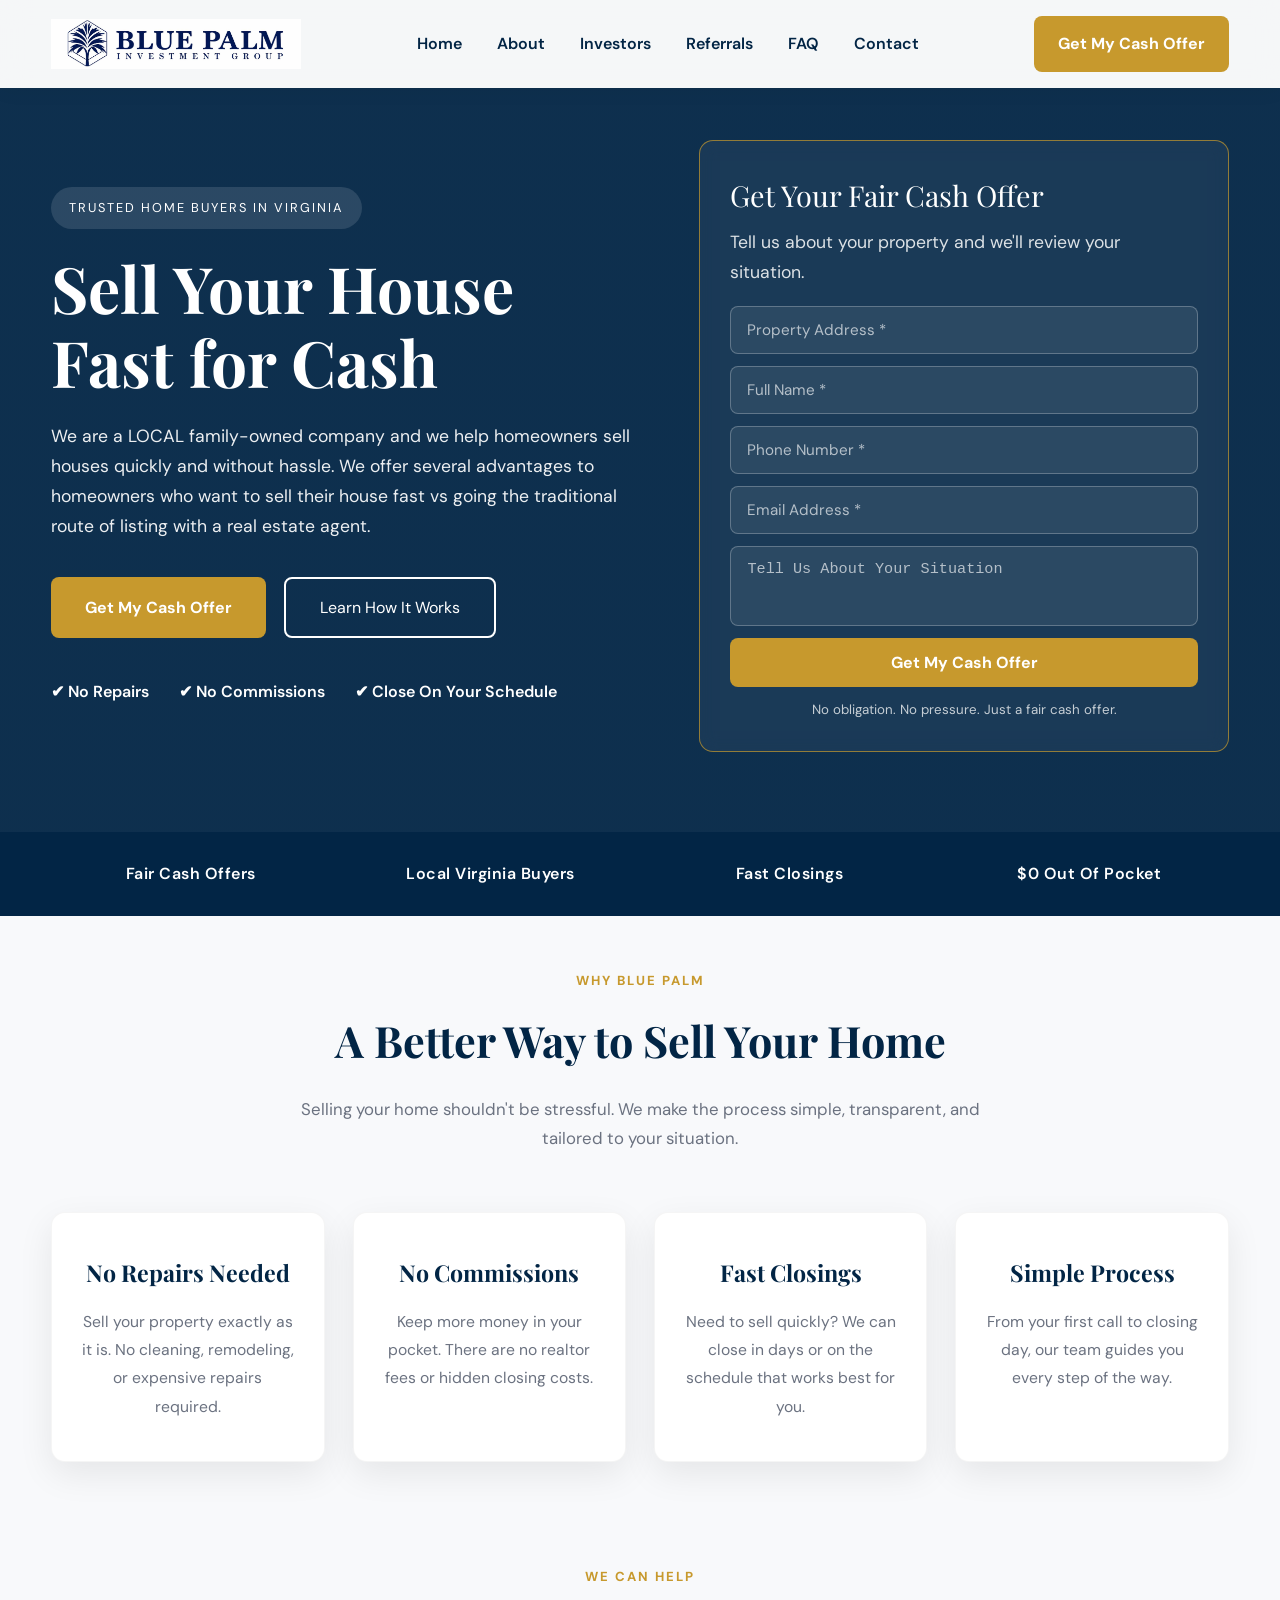
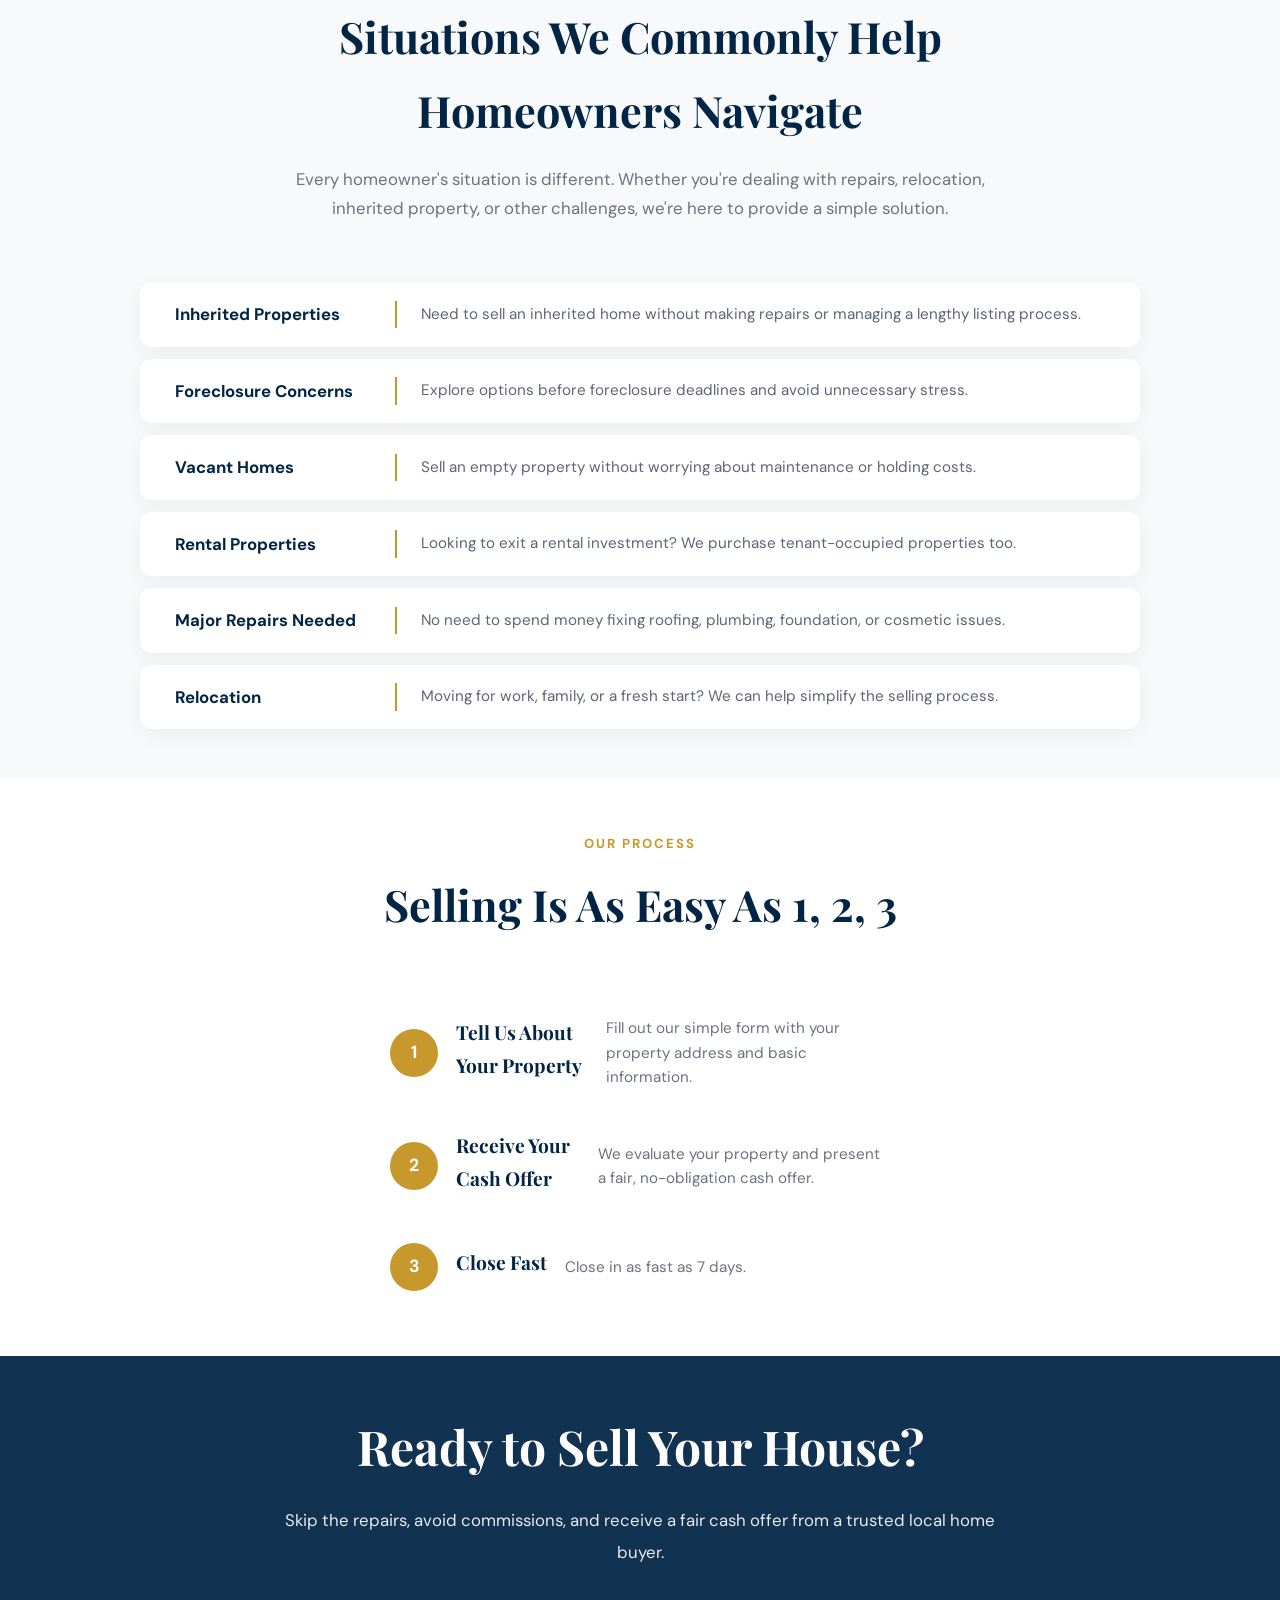
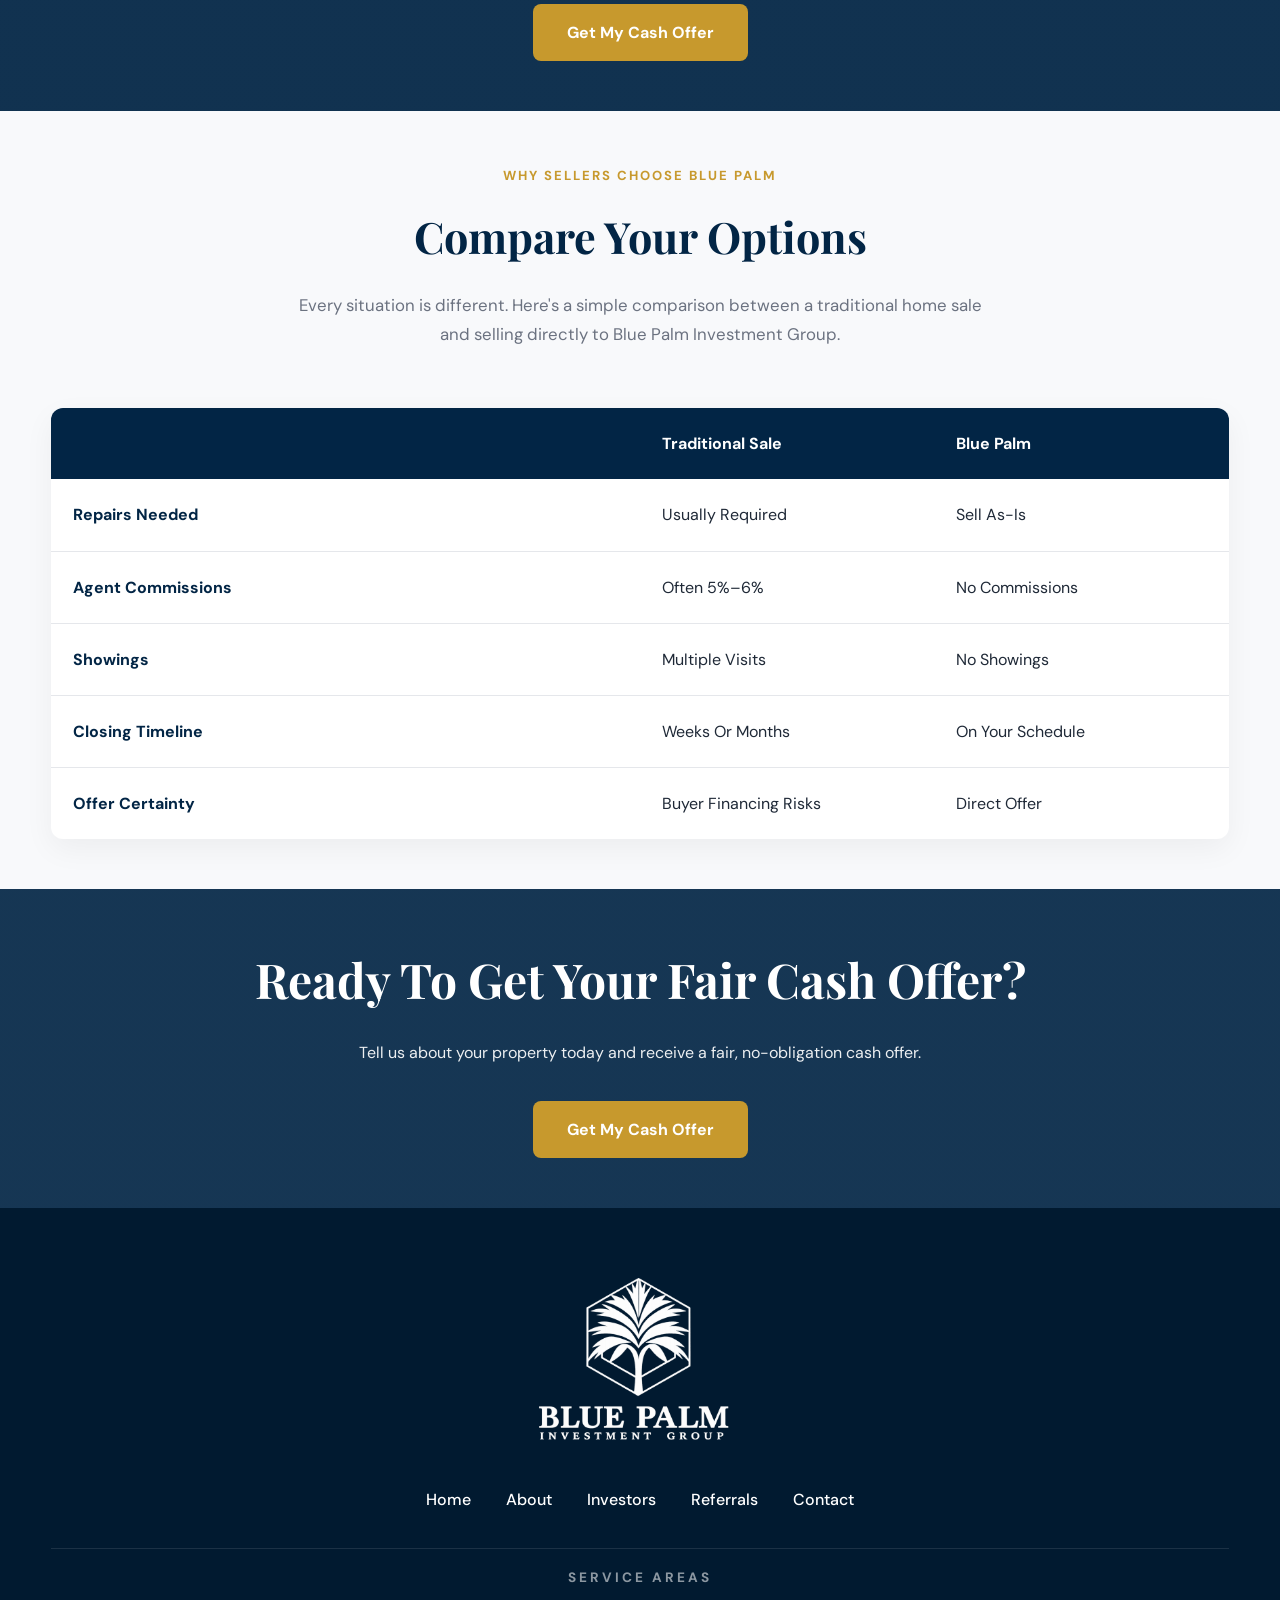
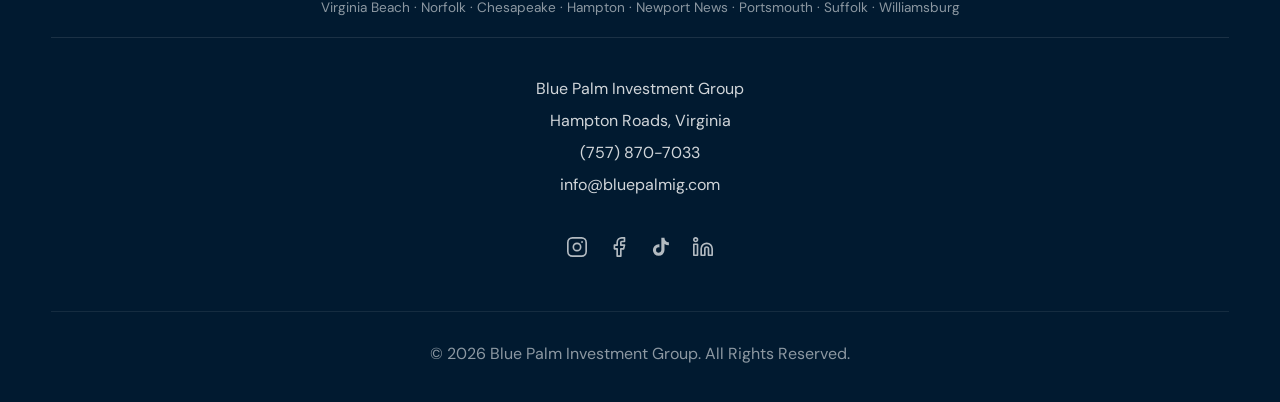
==== index.html @ 7ff60b9d "Update index.html" ====
<!DOCTYPE html>
<html lang="en">

    <head>

    <meta charset="UTF-8">
    <meta name="viewport" content="width=device-width, initial-scale=1.0">

    <title>Blue Palm Investment Group | Sell Your House Fast in Virginia</title>
    

    <meta name="description"
        content="Sell your house fast in Virginia. No repairs, no commissions, no hidden fees. Receive a fair cash offer from Blue Palm Investment Group.">

    <link rel="preconnect" href="https://fonts.googleapis.com">
    <link rel="preconnect" href="https://fonts.gstatic.com" crossorigin>
    <link rel="preload" as="style" href="https://fonts.googleapis.com/css2?family=Playfair+Display:wght@600;700&family=DM+Sans:wght@300;400;500;700&display=swap">
    <link rel="stylesheet" href="https://fonts.googleapis.com/css2?family=Playfair+Display:wght@600;700&family=DM+Sans:wght@300;400;500;700&display=swap" media="print" onload="this.media='all'">
    <link rel="canonical" href="https://www.bluepalmig.com/index.html">
    <link rel="stylesheet" href="css/style.css">
    <link rel="stylesheet" href="css/responsive.css">

    <script type="text/javascript">
    (function(c,l,a,r,i,t,y){
        c[a]=c[a]||function(){(c[a].q=c[a].q||[]).push(arguments)};
        t=l.createElement(r);t.async=1;t.src="https://www.clarity.ms/tag/"+i;
        y=l.getElementsByTagName(r)[0];y.parentNode.insertBefore(t,y);
    })(window, document, "clarity", "script", "xpgfi951nm");
    </script>
    
    <!-- Google tag (gtag.js) -->
    <script async src="https://www.googletagmanager.com/gtag/js?id=G-DP2L8LZP22"></script>
    <script>
        window.dataLayer = window.dataLayer || [];
        function gtag(){dataLayer.push(arguments);}
        gtag('js', new Date());

        gtag('config', 'G-DP2L8LZP22');
    </script>

    </head>

    <body>

        
        <!-- HEADER / NAVBAR - INDEX -->
        

        <header class="header">

            <div class="container">

                <a href="index.html" class="logo">

                    <img src="images/logo.jpg" alt="Blue Palm Investment Group" width="250" height="83">

                </a>

                <nav class="navbar">

                    <ul class="nav-links">

                        <li><a href="index.html">Home</a></li>
                        <li><a href="about.html">About</a></li>
                        <li><a href="buyers.html">Investors</a></li>
                        <li><a href="referrals.html">Referrals</a></li>
                        <li><a href="fqa.html">FAQ</a></li>
                        <li><a href="contact.html">Contact</a></li>

                    </ul>

                </nav>

                <a href="index.html#seller-form" class="btn-nav">

                    Get My Cash Offer

                </a>

                <div class="menu-toggle">

                    ☰

                </div>

            </div>

        </header>



       
        <!-- HERO - INDEX -->

        <section class="hero">

            <div class="overlay"></div>

            <div class="container hero-content">

                <div class="hero-text">

                    <span class="hero-tag">

                        TRUSTED HOME BUYERS IN VIRGINIA

                    </span>

                    <h1>

                        Sell Your House Fast for Cash

                    </h1>

                    <p>

                        We are a LOCAL family-owned company and we help homeowners sell houses quickly and without hassle.
                        We offer several advantages to homeowners who want to sell their house fast vs going the traditional
                        route of listing with a real estate agent.

                    </p>

                    <div class="hero-buttons">

                        <a href="#seller-form" class="btn-primary">

                            Get My Cash Offer

                        </a>

                        <a href="#how-it-works" class="btn-secondary">

                            Learn How It Works

                        </a>

                    </div>

                    <div class="hero-features">

                        <div>

                            ✔ No Repairs

                        </div>

                        <div>

                            ✔ No Commissions

                        </div>

                        <div>

                            ✔ Close On Your Schedule

                        </div>

                    </div>

                </div>



                <div class="hero-card" id="seller-form">

                    <div class="hero-form-title">

                        Get Your Fair Cash Offer

                    </div>

                    <p>

                        Tell us about your property and we'll review your situation.

                    </p>

                    <form action="https://formspree.io/f/xeebganq"
                        method="POST">
                        <input type="text" name="_honey" style="display:none">

                        <input
                            type="text"
                            name="property_address"
                            placeholder="Property Address *"
                            required>

                        <input
                            type="text"
                            name="full_name"
                            placeholder="Full Name *"
                            required>

                        <input
                            type="tel"
                            name="phone"
                            placeholder="Phone Number *"
                            required>

                        <input
                            type="email"
                            name="email"
                            placeholder="Email Address *"
                            required>

                        <textarea
                            name="situation"
                            placeholder="Tell Us About Your Situation"></textarea>

                        <button type="submit">

                            Get My Cash Offer

                        </button>

                    </form>

                    <small>

                        No obligation. No pressure. Just a fair cash offer.

                    </small>

                </div>

            </div>

        </section>


       
        <!-- TRUST BAR - INDEX -->
        

        <section class="trust-bar">

            <div class="container">

                <div class="trust-item">

                    Fair Cash Offers

                </div>

                <div class="trust-item">

                    Local Virginia Buyers

                </div>

                <div class="trust-item">

                    Fast Closings

                </div>

                <div class="trust-item">

                    $0 Out Of Pocket

                </div>

            </div>

        </section>



        <main>

            
            <!-- WHY CHOOSE US - INDEX -->
           

            <section class="why-us">

                <div class="container">

                    <div class="section-title">

                        <span>WHY BLUE PALM</span>

                        <h2>
                            A Better Way to Sell Your Home
                        </h2>

                        <p>
                            Selling your home shouldn't be stressful. We make the process
                            simple, transparent, and tailored to your situation.
                        </p>

                    </div>

                    <div class="why-grid">

                        <article class="why-card">

                    

                            <h3>No Repairs Needed</h3>

                            <p>
                                Sell your property exactly as it is. No cleaning, remodeling,
                                or expensive repairs required.
                            </p>

                        </article>

                        <article class="why-card">

                            

                            <h3>No Commissions</h3>

                            <p>
                                Keep more money in your pocket. There are no realtor fees or
                                hidden closing costs.
                            </p>

                        </article>

                        <article class="why-card">

                            

                            <h3>Fast Closings</h3>

                            <p>
                                Need to sell quickly? We can close in days or on the schedule
                                that works best for you.
                            </p>

                        </article>

                        <article class="why-card">

                            

                            <h3>Simple Process</h3>

                            <p>
                                From your first call to closing day, our team guides you every
                                step of the way.
                            </p>

                        </article>

                    </div>

                </div>

            </section>

            <!-- SITUATIONS WE HELP WITH -->

            <section class="situations">

                <div class="container">

                    <div class="section-title">

                        <span>

                            WE CAN HELP

                        </span>

                        <h2>

                            Situations We Commonly Help Homeowners Navigate

                        </h2>

                        <p>

                            Every homeowner's situation is different. Whether you're dealing with repairs,
                            relocation, inherited property, or other challenges, we're here to provide
                            a simple solution.

                        </p>

                    </div>

                    <div class="situations-grid">

                        <article class="situation-card">

                            <h3>

                                Inherited Properties

                            </h3>

                            <p>

                                Need to sell an inherited home without making repairs or managing a lengthy listing process.

                            </p>

                        </article>

                        <article class="situation-card">

                            <h3>

                                Foreclosure Concerns

                            </h3>

                            <p>

                                Explore options before foreclosure deadlines and avoid unnecessary stress.

                            </p>

                        </article>

                        <article class="situation-card">

                            <h3>

                                Vacant Homes

                            </h3>

                            <p>

                                Sell an empty property without worrying about maintenance or holding costs.

                            </p>

                        </article>

                        <article class="situation-card">

                            <h3>

                                Rental Properties

                            </h3>

                            <p>

                                Looking to exit a rental investment? We purchase tenant-occupied properties too.

                            </p>

                        </article>

                        <article class="situation-card">

                            <h3>

                                Major Repairs Needed

                            </h3>

                            <p>

                                No need to spend money fixing roofing, plumbing, foundation, or cosmetic issues.

                            </p>

                        </article>

                        <article class="situation-card">

                            <h3>

                                Relocation

                            </h3>

                            <p>

                                Moving for work, family, or a fresh start? We can help simplify the selling process.

                            </p>

                        </article>

                    </div>

                </div>

            </section>



           
            <!-- HOW IT WORKS - INDEX -->
            

            <section class="process" id="how-it-works">

                <div class="container">

                    <div class="section-title">

                        <span>OUR PROCESS</span>

                        <h2>

                             Selling Is As Easy As 1, 2, 3

                        </h2>

                    </div>

                    <div class="process-grid">

                        <div class="step">

                            <div class="number">1</div>

                            <h3>

                                Tell Us About Your Property

                            </h3>

                            <p>

                                Fill out our simple form with your property address and basic
                                information.

                            </p>

                        </div>

                        <div class="step">

                            <div class="number">2</div>

                            <h3>

                                Receive Your Cash Offer

                            </h3>

                            <p>

                                We evaluate your property and present a fair, no-obligation
                                cash offer.

                            </p>

                        </div>

                        <div class="step">

                            <div class="number">3</div>

                            <h3>

                                Close Fast

                            </h3>

                            <p>

                                Close in as fast as 7 days.

                            </p>

                        </div>

                    </div>

                </div>

            </section>

            <!-- CTA - INDEX -->
            

            <section class="cta">

                <div class="container">

                    <h2>

                        Ready to Sell Your House?

                    </h2>

                    <p>

                        Skip the repairs, avoid commissions, and receive a fair cash offer
                        from a trusted local home buyer.

                    </p>

                    <a href="index.html" class="btn-primary">

                        Get My Cash Offer

                    </a>

                </div>

            </section>

            
            <!-- STATS - INDEX 
           

            <section class="stats">

                <div class="container">

                    <div class="stat">

                        <h2>3+</h2>

                        <p>Years of Experience</p>

                    </div>

                    <div class="stat">

                        <h2>100+</h2>

                        <p>Properties Purchased</p>

                    </div>

                    <div class="stat">

                        <h2>150+</h2>

                        <p>Homeowners Helped</p>

                    </div>

                    <div class="stat">

                        <h2>100%</h2>

                        <p>Commitment to Transparency</p>

                    </div>

                </div>

            </section> -->

           


            <!-- COMPARISON -->

            <section class="comparison">

                <div class="container">

                    <div class="section-title">

                        <span>

                            WHY SELLERS CHOOSE BLUE PALM

                        </span>

                        <h2>

                            Compare Your Options

                        </h2>

                        <p>

                            Every situation is different. Here's a simple comparison between a traditional home sale and selling directly to Blue Palm Investment Group.

                        </p>

                    </div>

                    <div class="comparison-table">

                        <div class="comparison-header">

                            <div></div>

                            <div>

                                Traditional Sale

                            </div>

                            <div>

                                Blue Palm

                            </div>

                        </div>

                        <div class="comparison-row">

                            <div>

                                Repairs Needed

                            </div>

                            <div>

                                Usually Required

                            </div>

                            <div>

                                Sell As-Is

                            </div>

                        </div>

                        <div class="comparison-row">

                            <div>

                                Agent Commissions

                            </div>

                            <div>

                                Often 5%–6%

                            </div>

                            <div>

                                No Commissions

                            </div>

                        </div>

                        <div class="comparison-row">

                            <div>

                                Showings

                            </div>

                            <div>

                                Multiple Visits

                            </div>

                            <div>

                                No Showings

                            </div>

                        </div>

                        <div class="comparison-row">

                            <div>

                                Closing Timeline

                            </div>

                            <div>

                                Weeks Or Months

                            </div>

                            <div>

                                On Your Schedule

                            </div>

                        </div>

                        <div class="comparison-row">

                            <div>

                                Offer Certainty

                            </div>

                            <div>

                                Buyer Financing Risks

                            </div>

                            <div>

                                Direct Offer

                            </div>

                        </div>

                    </div>

                </div>

            </section>
           
            

                    
            <!-- SUCCESS STORIES - TEMPLATE -->
            

            <!--

            <section class="success-stories">

                <div class="container">

                    <div class="section-title">

                        <span>SUCCESS STORIES</span>

                        <h2>Real Homeowners. Real Results.</h2>

                        <p>
                            Every property has a story. Here are a few examples of
                            homeowners we've helped.
                        </p>

                    </div>



                    <article class="story-card">

                        <img src="images/story-1.jpg" alt="Property Before and After">

                        <div class="story-content">

                            <h3>Norfolk, VA</h3>

                            <p>

                                <strong>The Situation:</strong><br>

                                Homeowner inherited a property that needed major repairs.

                            </p>

                            <p>

                                <strong>Our Solution:</strong><br>

                                Purchased the property as-is with no repairs required.

                            </p>

                            <p>

                                <strong>The Result:</strong><br>

                                Closed in 10 days allowing the homeowner to move forward.

                            </p>

                        </div>

                    </article>

                </div>

            </section>

            -->



            
            <!-- TESTIMONIALS - TEMPLATE -->
            

            <!--

            <section class="testimonials">

                <div class="container">

                    <div class="section-title">

                        <span>TESTIMONIALS</span>

                        <h2>What Homeowners Say</h2>

                    </div>



                    <div class="testimonial-grid">

                        <article class="testimonial-card">

                            <p>

                                "Replace this with your first real testimonial."

                            </p>

                            <h4>Client Name</h4>

                            <span>Virginia Beach, VA</span>

                        </article>



                        <article class="testimonial-card">

                            <p>

                                "Replace this with your second testimonial."

                            </p>

                            <h4>Client Name</h4>

                            <span>Norfolk, VA</span>

                        </article>



                        <article class="testimonial-card">

                            <p>

                                "Replace this with your third testimonial."

                            </p>

                            <h4>Client Name</h4>

                            <span>Chesapeake, VA</span>

                        </article>

                    </div>

                </div>

            </section>

            -->


            
            <!-- FINAL CTA -->
            

            <section class="final-cta">

                <div class="container">

                    <h2>

                        Ready To Get Your Fair Cash Offer?

                    </h2>

                    <p>

                        Tell us about your property today and receive a fair,
                        no-obligation cash offer.

                    </p>

                    <a href="index.html" class="btn-primary">

                        Get My Cash Offer

                    </a>

                </div>

            </section>

        </main>



        
        <!-- FOOTER -->

        <!-- FOOTER -->

        <footer class="footer">

            <div class="container">

                <div class="footer-logo">

                    <img src="images/logobp.png" alt="Blue Palm Investment Group" width="260" height="173">

                </div>

                <div class="footer-links">

                    <a href="index.html">Home</a>
                    <a href="about.html">About</a>
                    <a href="buyers.html">Investors</a>
                    <a href="referrals.html">Referrals</a>
                    <a href="contact.html">Contact</a>

                </div>

                <div class="footer-areas">

                    <p class="footer-areas-title">Service Areas</p>

                    <p>Virginia Beach · Norfolk · Chesapeake · Hampton · Newport News · Portsmouth · Suffolk · Williamsburg</p>

                </div>

                <div class="footer-contact">

                    <p>Blue Palm Investment Group</p>
                    <p>Hampton Roads, Virginia</p>
                    <p>(757) 870-7033</p>
                    <p>info@bluepalmig.com</p>

                </div>

                <div class="footer-social">

                    <!-- Instagram -->
                    <a href="https://www.instagram.com/bluepalmig/" target="_blank" aria-label="Instagram">
                        <svg xmlns="http://www.w3.org/2000/svg" width="22" height="22" viewBox="0 0 24 24" fill="none" stroke="white" stroke-width="1.8" stroke-linecap="round" stroke-linejoin="round">
                            <rect x="2" y="2" width="20" height="20" rx="5" ry="5"/>
                            <circle cx="12" cy="12" r="4"/>
                            <circle cx="17.5" cy="6.5" r="1" fill="white" stroke="none"/>
                        </svg>
                    </a>

                    <!-- Facebook -->
                    <a href="https://www.facebook.com/p/Blue-Palm-Investment-Group-LLC-61579224363152/" target="_blank" aria-label="Facebook">
                        <svg xmlns="http://www.w3.org/2000/svg" width="22" height="22" viewBox="0 0 24 24" fill="none" stroke="white" stroke-width="1.8" stroke-linecap="round" stroke-linejoin="round">
                            <path d="M18 2h-3a5 5 0 0 0-5 5v3H7v4h3v8h4v-8h3l1-4h-4V7a1 1 0 0 1 1-1h3z"/>
                        </svg>
                    </a>

                    <!-- TikTok -->
                    <a href="https://www.tiktok.com/@bluepalmig" target="_blank" aria-label="TikTok">
                        <svg xmlns="http://www.w3.org/2000/svg" width="22" height="22" viewBox="0 0 24 24" fill="white">
                            <path d="M19.59 6.69a4.83 4.83 0 0 1-3.77-4.25V2h-3.45v13.67a2.89 2.89 0 0 1-2.88 2.5 2.89 2.89 0 0 1-2.89-2.89 2.89 2.89 0 0 1 2.89-2.89c.28 0 .54.04.79.1V9.01a6.33 6.33 0 0 0-.79-.05 6.34 6.34 0 0 0-6.34 6.34 6.34 6.34 0 0 0 6.34 6.34 6.34 6.34 0 0 0 6.33-6.34V8.69a8.18 8.18 0 0 0 4.78 1.52V6.76a4.85 4.85 0 0 1-1.01-.07z"/>
                        </svg>
                    </a>

                    <!-- LinkedIn -->
                    <a href="https://www.linkedin.com/company/blue-palm-invesment-group/" target="_blank" aria-label="LinkedIn">
                        <svg xmlns="http://www.w3.org/2000/svg" width="22" height="22" viewBox="0 0 24 24" fill="none" stroke="white" stroke-width="1.8" stroke-linecap="round" stroke-linejoin="round">
                            <path d="M16 8a6 6 0 0 1 6 6v7h-4v-7a2 2 0 0 0-2-2 2 2 0 0 0-2 2v7h-4v-7a6 6 0 0 1 6-6z"/>
                            <rect x="2" y="9" width="4" height="12"/>
                            <circle cx="4" cy="4" r="2"/>
                        </svg>
                    </a>

                </div>

                <div class="footer-copy">

                    © 2026 Blue Palm Investment Group.
                    All Rights Reserved.

                </div>

            </div>

            

        </footer>



        <script src="js/main.js"></script>

    </body>

</html>
---- css/style.css ----
/* VARIABLES */

:root{

    --primary:#022545;
    --primary-light:#0b3b6d;
    --gold:#c7992d;

    --white:#ffffff;
    --off-white:#f8f9fb;
    --light:#eef3f7;

    --text:#1f2937;
    --gray:#6b7280;
    --border:#dbe3ea;

    --shadow:0 12px 35px rgba(0,0,0,.08);

    --radius:8px;

    --transition:.3s ease;

    --container:1200px;

}


/* RESET */

*{

    margin:0;
    padding:0;
    box-sizing:border-box;

}

html{

    scroll-behavior:smooth;

}

body{

    font-family:'DM Sans',sans-serif;
    color:var(--text);
    background:var(--white);
    line-height:1.7;

}

img{

    display:block;
    width:100%;

}

a{

    text-decoration:none;

}

ul{

    list-style:none;

}

button,
input{

    font-family:'DM Sans',sans-serif;

}


/* GLOBAL */

.container{

    width:min(92%,var(--container));
    margin:auto;

}

section{

    padding:50px 0;

}

.section-title{

    max-width:700px;
    margin:0 auto 60px;
    text-align:center;

}

.section-title span{

    display:inline-block;

    color:var(--gold);

    font-size:.82rem;

    letter-spacing:2px;

    text-transform:uppercase;

    font-weight:700;

    margin-bottom:12px;

}

.section-title h2{

    font-family:'Playfair Display',serif;

    color:var(--primary);

    font-size:2.7rem;

    margin-bottom:18px;

}

.section-title p{

    color:var(--gray);

    font-size:1.05rem;

}


/* BUTTONS */

.btn-primary{

    display:inline-flex;
    align-items:center;
    justify-content:center;

    padding:15px 34px;

    background:var(--gold);

    color:var(--white);

    font-weight:700;

    border-radius:var(--radius);

    transition:var(--transition);

}

.btn-primary:hover{

    background:#b4861f;

    transform:translateY(-3px);

}

.btn-secondary{

    display:inline-flex;

    align-items:center;
    justify-content:center;

    padding:15px 34px;

    border:2px solid white;

    color:white;

    border-radius:var(--radius);

    transition:var(--transition);

}

.btn-secondary:hover{

    background:white;

    color:var(--primary);

}

/* INDEX - HEADER */

.header{

    position:fixed;
    top:0;
    left:0;
    width:100%;

    background:rgba(255,255,255,.96);

    backdrop-filter:blur(12px);

    box-shadow:0 2px 20px rgba(0,0,0,.05);

    z-index:999;

}

.header .container{

    display:flex;

    justify-content:space-between;

    align-items:center;

    height:88px;

}

.logo img{

    width:250px;

    height:auto;

    display:block;

}

.navbar ul{

    display:flex;

    align-items:center;

    gap:35px;

}

.navbar a{

    color:var(--primary);

    font-weight:600;

    transition:var(--transition);

    position:relative;

}

.navbar a::after{

    content:"";

    position:absolute;

    left:0;

    bottom:-6px;

    width:0;

    height:2px;

    background:var(--gold);

    transition:var(--transition);

}

.navbar a:hover{

    color:var(--gold);

}

.navbar a:hover::after{

    width:100%;

}

.btn-nav{

    background:var(--gold);

    color:white;

    padding:14px 24px;

    border-radius:var(--radius);

    font-weight:700;

    transition:var(--transition);

}

.btn-nav:hover{

    background:#b4861f;

    transform:translateY(-2px);

}



/* INDEX - HERO */

.hero{

    position:relative;

    padding:140px 0 80px;

    display:flex;

    align-items:center;

    background:linear-gradient(rgba(2,37,69,0.953),rgba(2,37,69,0.953));

    overflow:hidden;

}

.hero .container{

    display:grid;

    grid-template-columns:1.0fr .9fr;

    gap:60px;

    align-items:center;

}

.hero-tag{

    display:inline-block;

    background:rgba(255,255,255,.12);

    color:white;

    padding:10px 18px;

    border-radius:50px;

    font-size:.8rem;

    letter-spacing:2px;

    margin-bottom:22px;

}

.hero h1{

    color:white;

    font-family:'Playfair Display',serif;

    font-size:4rem;

    line-height:1.15;

    margin-bottom:24px;

}

.hero p{

    color:rgba(255,255,255,.92);

    font-size:1.1rem;

    margin-bottom:35px;

    max-width:620px;

}

.hero-buttons{

    display:flex;

    gap:18px;

    flex-wrap:wrap;

    margin-bottom:40px;

}

.hero-features{

    display:flex;

    gap:30px;

    flex-wrap:wrap;

    color:white;

    font-weight:600;

}

.hero-card{

    background:rgba(255,255,255,.05);

    backdrop-filter:blur(8px);

    border:1px solid rgba(199,153,45,.7);

    padding:30px;

    border-radius:14px;

    margin-top:0px;

}

.hero-form-title{

    color:white;

    font-size:1.8rem;

    font-family:'Playfair Display',serif;

    margin-bottom:8px;

}

.hero-card p{

    color:rgba(255,255,255,.85);

    margin-bottom:18px;

}

.hero-card form{

    display:flex;

    flex-direction:column;

    gap:12px;

}

.hero-card input,

.hero-card textarea{

    width:100%;

    padding:13px 16px;

    border:1px solid rgba(255,255,255,.25);

    background:rgba(255,255,255,.08);

    color:white;

    border-radius:8px;

    font-size:.95rem;

    transition:.3s;

}

.hero-card input::placeholder,

.hero-card textarea::placeholder{

    color:rgba(255,255,255,.65);

}

.hero-card input:focus,

.hero-card textarea:focus{

    outline:none;

    border-color:var(--gold);

}

.hero-card textarea{

    min-height:80px;

    resize:none;

}

.hero-card button{

    border:none;

    background:var(--gold);

    color:white;

    padding:14px;

    border-radius:8px;

    font-size:1rem;

    font-weight:700;

    cursor:pointer;

    transition:.3s;

}

.hero-card button:hover{

    background:#b4861f;

}

.hero-card small{

    display:block;

    text-align:center;

    margin-top:12px;

    color:rgba(255,255,255,.75);

}

/* INDEX - TRUST BAR */

.trust-bar{

    background:var(--primary);

    padding:28px 0;

}

.trust-bar .container{

    display:grid;

    grid-template-columns:repeat(4,1fr);

    gap:20px;

}

.trust-item{

    color:white;

    text-align:center;

    font-size:1rem;

    font-weight:600;

    letter-spacing:.5px;

}



/* INDEX - WHY US */

.why-us{

    background:var(--off-white);

}

.why-grid{

    display:grid;

    grid-template-columns:repeat(4,1fr);

    gap:28px;

}

.why-card{

    background:white;

    border-radius:14px;

    padding:40px 28px;

    box-shadow:var(--shadow);

    transition:var(--transition);

    text-align:center;

    border:1px solid rgba(0,0,0,.04);

}

.why-card:hover{

    transform:translateY(-8px);

}

.why-card .icon{

    width:78px;

    height:78px;

    margin:0 auto 25px;

    display:flex;

    align-items:center;

    justify-content:center;

    background:rgba(199,153,45,.12);

    border-radius:50%;

    font-size:2rem;

}

.why-card h3{

    color:var(--primary);

    font-family:'Playfair Display',serif;

    font-size:1.45rem;

    margin-bottom:15px;

}

.why-card p{

    color:var(--gray);

    font-size:.98rem;

    line-height:1.8;

}



/* INDEX - PROCESS */

.process{

    background:white;

}

.process-grid{

    display:flex;

    flex-direction:column;

    gap:10px;

    max-width:550px;

    margin:0 auto;

}

.step{

    display:flex;

    align-items:center;

    gap:18px;

    text-align:left;

    padding:15px 25px;

}

.number{

    width:48px;

    height:48px;

    flex-shrink:0;

    margin:0;

    display:flex;

    align-items:center;

    justify-content:center;

    border-radius:50%;

    background:var(--gold);

    color:white;

    font-size:1.1rem;

    font-weight:700;

}

.step h3{

    color:var(--primary);

    font-family:'Playfair Display',serif;

    margin-bottom:8px;

    font-size:1.2rem;

}

.step p{

    color:var(--gray);

    font-size:.95rem;

    line-height:1.6;

}



/* INDEX - STATS */

.stats{

    background:linear-gradient(rgba(2,37,69,.92),rgba(2,37,69,.92));
}

.stats .container{

    display:grid;

    grid-template-columns:repeat(4,1fr);

    gap:35px;

}

.stat{

    text-align:center;

}

.stat h2{

    color:var(--gold);

    font-size:3.3rem;

    font-family:'Playfair Display',serif;

    margin-bottom:12px;

}

.stat p{

    color:white;

    font-size:1.05rem;

}



/* INDEX - SERVICE AREAS */

.areas{

    background:var(--off-white);

}

.areas-grid{

    display:grid;

    grid-template-columns:repeat(4,1fr);

    gap:18px;

}

.areas-grid div{

    background:white;

    padding:22px;

    text-align:center;

    border-radius:10px;

    font-weight:600;

    color:var(--primary);

    transition:var(--transition);

    box-shadow:0 5px 20px rgba(0,0,0,.05);

}

.areas-grid div:hover{

    background:var(--gold);

    color:white;

    transform:translateY(-5px);

}

/* INDEX - CTA */

.cta{

    background:white;

    text-align:center;

}

.cta h2{

    color:var(--primary);

    font-family:'Playfair Display',serif;

    font-size:2.8rem;

    margin-bottom:18px;

}

.cta p{

    max-width:700px;

    margin:0 auto 35px;

    color:var(--gray);

    font-size:1.05rem;

}



/* INDEX - FAQ */

.faq{

    background:var(--off-white);

}

.faq-list{

    max-width:900px;

    margin:auto;

}

.faq details{

    background:white;

    margin-bottom:18px;

    border-radius:10px;

    box-shadow:0 6px 20px rgba(0,0,0,.05);

    overflow:hidden;

}

.faq summary{

    padding:22px 28px;

    cursor:pointer;

    font-weight:700;

    color:var(--primary);

    list-style:none;

    position:relative;

    transition:var(--transition);

}

.faq summary::-webkit-details-marker{

    display:none;

}

.faq summary::after{

    content:"+";

    position:absolute;

    right:28px;

    font-size:1.4rem;

    color:var(--gold);

    transition:var(--transition);

}

.faq details[open] summary::after{

    content:"−";

}

.faq summary:hover{

    background:#f8fafc;

}

.faq details p{

    padding:0 28px 24px;

    color:var(--gray);

    line-height:1.8;

}



/* INDEX - FINAL CTA */

.final-cta{

    background:

    linear-gradient(rgba(2,37,69,.92),rgba(2,37,69,.92));

    text-align:center;

}

.final-cta h2{

    color:white;

    font-family:'Playfair Display',serif;

    font-size:3rem;

    margin-bottom:18px;

}

.final-cta p{

    color:rgba(255,255,255,.92);

    max-width:720px;

    margin:0 auto 35px;

}

/* FOOTER */

.footer{

    background:#011a30;

    padding:70px 0 35px;

}

.footer .container{

    display:grid;

    gap:35px;

    justify-items:center;

}

.footer-logo img{

    width:260px;

}

.footer-links{

    display:flex;

    gap:35px;

    flex-wrap:wrap;

    justify-content:center;

}

.footer-links a{

    color:white;

    transition:var(--transition);

    font-weight:500;

}

.footer-links a:hover{

    color:var(--gold);

}

.footer-areas{

    text-align:center;

    padding:18px 0;

    border-top:1px solid rgba(255,255,255,.1);

    border-bottom:1px solid rgba(255,255,255,.1);

    width:100%;

}

.footer-areas-title{

    font-size:.75rem;

    font-weight:700;

    letter-spacing:3px;

    text-transform:uppercase;

    color:var(--gold);

    margin-bottom:8px;

    display:block;

}

.footer-areas p{

    color:rgba(255,255,255,.55);

    font-size:.85rem;

    line-height:1.6;

}

.footer-contact{

    text-align:center;

    color:rgba(255,255,255,.82);

    line-height:2;

}

.footer-copy{

    color:rgba(255,255,255,.55);

    border-top:1px solid rgba(255,255,255,.08);

    width:100%;

    padding-top:28px;

    text-align:center;

    margin-top:10px;

}

/* UTILITIES */

::selection{

    background:var(--gold);

    color:white;

}

input,
button,
a{

    transition:var(--transition);

}

/* ABOUT */

/* Hero */

.hero-about{

    padding:160px 0 100px;

    background:#f8f9fb;

}

.hero-about .container{

    display:grid;

    grid-template-columns:1.1fr .9fr;

    align-items:center;

    gap:70px;

}

.hero-about .hero-tag{

    display:inline-block;

    margin-bottom:18px;

    padding:8px 18px;

    background:#c7992d;

    color:#fff;

    font-size:.8rem;

    font-weight:700;

    letter-spacing:2px;

    border-radius:50px;

    text-transform:uppercase;

}

.hero-about h1{

    font-size:3.3rem;

    color:#022545;

    margin-bottom:24px;

    line-height:1.15;

}

.hero-about p{

    color:#5d6674;

    font-size:1.08rem;

    line-height:1.9;

    max-width:620px;

}

.hero-about img{

    width:100%;

    border-radius:8px;

    box-shadow:0 20px 60px rgba(0,0,0,.12);

    object-fit:cover;

}



/* Story */

.about-story{

    padding:100px 0;

    background:#fff;
    text-align:center;

}

.about-grid{

    display:block;

    max-width:800px;

    margin:0 auto;

}
.section-tag{

    display:inline-block;

    margin-bottom:15px;

    color:#c7992d;

    font-size:.82rem;

    font-weight:700;

    letter-spacing:2px;

    text-transform:uppercase;

}

.about-story h2{

    color:#022545;

    font-size:2.7rem;

    margin-bottom:28px;

}

.about-story p{

    color:#5d6674;

    line-height:1.9;

    margin-bottom:18px;

    font-size:1.05rem;

}

/* ABOUT - Mission */

.mission{

    background:#f8f9fb;

    text-align:center;

}

.mission .container{

    max-width:900px;

}

.mission h2{

    color:#022545;

    font-size:2.7rem;

    margin:18px 0 25px;

}

.mission p{

    color:#5d6674;

    font-size:1.08rem;

    line-height:1.9;

}



/* ABOUT - Values */

.values{

    background:#fff;

}

.values h2{

    color:#022545;

    font-size:2.7rem;

    margin:18px 0 55px;

    text-align:center;

}

.values .section-tag{

    display:block;

    text-align:center;

}

.values-grid{

    display:grid;

    grid-template-columns:repeat(4,1fr);

    gap:28px;

}

.value-card{

    background:#fff;

    padding:40px 30px;

    border-radius:14px;

    border:1px solid #e7edf3;

    text-align:center;

    transition:all .35s ease;

    box-shadow:0 10px 30px rgba(0,0,0,.05);

}

.value-card:hover{

    transform:translateY(-10px);

    border-color:#c7992d;

}

.value-card h3{

    color:#022545;

    font-size:1.5rem;

    margin-bottom:18px;

}

.value-card p{

    color:#5d6674;

    line-height:1.8;

}



/* ABOUT - Why Trust */

.why-about{

    background:#f8f9fb;

}

.why-about h2{

    color:#022545;

    font-size:2.7rem;

    margin:18px 0 55px;

    text-align:center;

}

.why-about .section-tag{

    display:block;

    text-align:center;

}

.trust-grid{

    display:grid;

    grid-template-columns:repeat(2,1fr);

    gap:28px;

}

.trust-card{

    background:#fff;

    padding:35px;

    border-radius:14px;

    border-left:5px solid #c7992d;

    box-shadow:0 10px 30px rgba(0,0,0,.05);

}

.trust-card h3{

    color:#022545;

    margin-bottom:15px;

    font-size:1.45rem;

}

.trust-card p{

    color:#5d6674;

    line-height:1.8;

}
/* ABOUT - Service Areas */

.service-area{

    background:#ffffff;

    text-align:center;

}

.service-area h2{

    color:#022545;

    font-size:2.7rem;

    margin:18px 0 18px;

}

.section-intro{

    max-width:720px;

    margin:0 auto 50px;

    color:#5d6674;

    line-height:1.8;

}

.area-list{

    display:flex;

    flex-wrap:wrap;

    justify-content:center;

    gap:18px;

}

.area-list span{

    padding:16px 28px;

    background:#f5f7fa;

    color:#022545;

    border-radius:50px;

    border:1px solid #e4e9ef;

    font-weight:600;

    transition:all .3s ease;

}

.area-list span:hover{

    background:#022545;

    color:#ffffff;

    border-color:#022545;

}



/* ABOUT - CTA */

.cta{

    background:linear-gradient(rgba(2,37,69,.94),rgba(2,37,69,.94));

    text-align:center;

}

.cta h2{

    color:#ffffff;

    font-size:3rem;

    margin-bottom:18px;

}

.cta p{

    max-width:720px;

    margin:0 auto 35px;

    color:rgba(255,255,255,.9);

    line-height:1.9;

}

.cta .btn-primary{

    display:inline-flex;

    align-items:center;

    justify-content:center;

}



/* ABOUT - Small Adjustments */

.about-story img,

.hero-about img{

    object-fit:cover;

}

.about-story h2,

.mission h2,

.values h2,

.why-about h2,

.service-area h2{

    font-family:'Playfair Display',serif;

}

.value-card,

.trust-card,

.area-list span{

    transition:.35s ease;

}

/* BUYERS */

/* Hero */

.buyers-hero{

    padding:160px 0 100px;

    background:#022545;

}

.buyers-hero-content{

    display:grid;

    grid-template-columns:1.1fr .9fr;

    gap:70px;

    align-items:center;

}

.buyers-hero h1{

    font-family:'Playfair Display',serif;

    color:#ffffff;

    font-size:3.4rem;

    line-height:1.15;

    margin:22px 0;

}

.buyers-hero p{

    color:#ffffff;

    line-height:1.9;

    font-size:1.08rem;

    margin-bottom:35px;

}

.buyers-hero-image img{

    width:100%;

    border-radius:16px;

    box-shadow:0 20px 60px rgba(0,0,0,.12);

}



/* Benefits */

.buyers-benefits{

    background:#ffffff;

}

.section-heading{

    text-align:center;

    max-width:760px;

    margin:0 auto 60px;

}

.section-heading span{

    display:inline-block;

    color:#c7992d;

    text-transform:uppercase;

    letter-spacing:2px;

    font-size:.82rem;

    font-weight:700;

    margin-bottom:14px;

}

.section-heading h2{

    font-family:'Playfair Display',serif;

    color:#022545;

    font-size:2.7rem;

    margin-bottom:18px;

}

.section-heading p{

    color:#5d6674;

    line-height:1.8;

}

.benefits-grid{

    display:grid;

    grid-template-columns:repeat(3,1fr);

    gap:30px;

}

.benefit-card{

    background:#fff;

    padding:40px 32px;

    border-radius:14px;

    text-align:center;

    box-shadow:0 10px 35px rgba(0,0,0,.06);

    transition:.35s ease;

}

.benefit-card:hover{

    transform:translateY(-10px);

}

.benefit-icon{

    width:75px;

    height:75px;

    margin:0 auto 25px;

    border-radius:50%;

    background:#022545;

    color:#fff;

    display:flex;

    align-items:center;

    justify-content:center;

    font-size:2rem;

    font-weight:700;

}

.benefit-card h3{

    color:#022545;

    margin-bottom:16px;

    font-size:1.45rem;

}

.benefit-card p{

    color:#5d6674;

    line-height:1.8;

}



/* Process */

.investment-process{

    background:#f8f9fb;

}

.investment-process .process-grid{

    display:grid;

    grid-template-columns:repeat(3,1fr);

    gap:30px;

}

.process-step{

    background:#fff;

    padding:35px;

    text-align:center;

    border-radius:14px;

    box-shadow:0 10px 30px rgba(0,0,0,.05);

}

.step-number{

    width:75px;

    height:75px;

    border-radius:50%;

    background:#c7992d;

    color:#fff;

    display:flex;

    justify-content:center;

    align-items:center;

    margin:0 auto 25px;

    font-weight:700;

    font-size:1.4rem;

}

.process-step h3{

    color:#022545;

    margin-bottom:15px;

}

.process-step p{

    color:#5d6674;

    line-height:1.8;

}


/* BUYERS - FAQ */

.buyers-faq{

    background:#f8f9fb;

}

.buyers-faq .faq-list{

    max-width:900px;

    margin:auto;

}

.buyers-faq details{

    background:#fff;

    border-radius:12px;

    margin-bottom:18px;

    overflow:hidden;

    box-shadow:0 10px 25px rgba(0,0,0,.05);

}

.buyers-faq summary{

    padding:22px 28px;

    cursor:pointer;

    list-style:none;

    font-weight:700;

    color:#022545;

    position:relative;

}

.buyers-faq summary::-webkit-details-marker{

    display:none;

}

.buyers-faq summary::after{

    content:"+";

    position:absolute;

    right:28px;

    color:#c7992d;

    font-size:1.5rem;

}

.buyers-faq details[open] summary::after{

    content:"−";

}

.buyers-faq p{

    padding:0 28px 25px;

    color:#5d6674;

    line-height:1.8;

}



/* BUYERS - CTA */

.buyers-cta{

    background:

    linear-gradient(rgba(2,37,69,.93),rgba(2,37,69,.93));

    text-align:center;

}

.buyers-cta h2{

    color:#ffffff;

    font-family:'Playfair Display',serif;

    font-size:3rem;

    margin-bottom:20px;

}

.buyers-cta p{

    color:rgba(255,255,255,.9);

    max-width:700px;

    margin:0 auto 35px;

    line-height:1.8;

}



/* BUYERS - SMALL ADJUSTMENTS */

.buyers-hero img,

.process-step,

.benefit-card{

    transition:.35s ease;

}

.process-step:hover,

.benefit-card:hover{

    transform:translateY(-8px);

}

.process-step:hover .step-number{

    transform:scale(1.08);

}

.step-number{

    transition:.3s ease;

}

.buyers-hero img{

    object-fit:cover;

}

/* REFERRALS */

/* Hero */

/* REFERRALS */

/* Hero */

.referrals-hero{

    padding:140px 0 80px;

    background:#022545;

    text-align:left;

}

.referrals-hero-content{

    display:flex;

    align-items:center;

    justify-content:space-between;

    gap:60px;

}

.referrals-hero-text{

    flex:1;

}

.referrals-hero h1{

    font-family:'Playfair Display',serif;

    font-size:3rem;

    color:#ffffff;

    margin:14px 0 20px;

    line-height:1.15;

    max-width:100%;

}

.referrals-hero p{

    color:rgba(255,255,255,.8);

    line-height:1.8;

    margin-bottom:0;

    max-width:100%;

}

.reward-list{

    list-style:none;

    display:flex;

    flex-direction:column;

    gap:10px;

    margin-top:20px;

}

.reward-list li{

    color:rgba(255,255,255,.9);

    font-weight:500;

}

.referrals-hero-card{

    background:rgba(255,255,255,.06);

    border:2px solid var(--gold);

    border-radius:16px;

    padding:40px 45px;

    text-align:center;

    min-width:350px;

}

.reward-tag{

    color:rgba(255,255,255,.7);

    font-size:.85rem;

    text-transform:uppercase;

    letter-spacing:2px;

    margin-bottom:8px;

}

.referrals-hero-card h2{

    font-family:'Playfair Display',serif;

    color:var(--gold);

    font-size:3.5rem;

    margin:0 0 4px;

}

.referrals-hero-card > p{

    color:rgba(255,255,255,.7);

    margin-bottom:25px;

}

.referrals-hero-card .btn-primary{

    display:block;

    margin-bottom:15px;

}

.reward-email{

    color:rgba(255,255,255,.5);

    font-size:.82rem;

    margin:0;

}



/* Intro */

.referrals-intro{

    background:#ffffff;

}

.steps-grid{

    display:grid;

    grid-template-columns:repeat(3,1fr);

    gap:28px;

}

.step-card{

    background:#ffffff;

    border-radius:14px;

    padding:35px 28px;

    text-align:center;

    box-shadow:0 10px 30px rgba(0,0,0,.05);

    transition:.35s ease;

}

.step-card:hover{

    transform:translateY(-8px);

}

.step-card h3{

    color:#022545;

    margin-bottom:15px;

    font-size:1.35rem;

}

.step-card p{

    color:#5d6674;

    line-height:1.8;

}



/* Form Section */

.referral-form-section{

    background:#f8f9fb;

}



/* Small Adjustments */

.referrals-hero .section-tag{

    margin-bottom:10px;

}

.step-card .step-number{

    margin-bottom:22px;

}

/* SITUATIONS */

.situations{

    background:#f8f9fb;

}

.situations-grid{

    display:flex;

    flex-direction:column;

    gap:12px;

    max-width:1000px;

    margin:0 auto;

}

.situation-card{

    background:#ffffff;

    padding:18px 35px;

    border-radius:12px;

    box-shadow:0 6px 20px rgba(0,0,0,.05);

    display:flex;

    align-items:center;

    gap:0;

}

.situation-card h3{

    color:#022545;

    font-size:1.05rem;

    white-space:nowrap;

    min-width:200px;

    margin:0;

    padding-right:24px;

}

.situation-card p{

    color:#5d6674;

    line-height:1.6;

    font-size:.95rem;

    margin:0;

    border-left:2px solid var(--gold);

    padding-left:24px;

}

.situation-card:hover{

    transform:translateY(-6px);

}

.situation-card h3{

    color:#022545;

    font-size:1.05rem;

    width:220px;

    min-width:220px;

    margin:0;

    padding-right:24px;

}

.situation-card p{

    color:#5d6674;

    line-height:1.8;

}

/* PROPERTY TYPES */

.property-types{

    background:#ffffff;

}

.property-grid{

    display:grid;

    grid-template-columns:repeat(3,1fr);

    gap:25px;

}

.property-card{

    background:#022545;

    color:#ffffff;

    padding:35px 25px;

    text-align:center;

    border-radius:12px;

    transition:.3s ease;

}

.property-card:hover{

    transform:translateY(-6px);

}

.property-card h3{

    margin:0;

    font-size:1.3rem;

    color:#ffffff;

}

/* COMPARISON */

.comparison{

    background:#f8f9fb;

}

.comparison-table{

    background:#ffffff;

    border-radius:12px;

    overflow:hidden;

    box-shadow:0 10px 30px rgba(0,0,0,.05);

}

.comparison-header,

.comparison-row{

    display:grid;

    grid-template-columns:2fr 1fr 1fr;

}

.comparison-header{

    background:#022545;

    color:#ffffff;

    font-weight:700;

}

.comparison-header div,

.comparison-row div{

    padding:22px;

}

.comparison-row{

    border-bottom:1px solid #e5e7eb;

}

.comparison-row:last-child{

    border-bottom:none;

}

.comparison-row div:first-child{

    font-weight:700;

    color:#022545;

}

/* CONTACT */

/* HERO */

.contact-hero{

    padding:140px 0 70px;

    background:#022545;

    text-align:center;

}

.contact-hero .section-tag{

    color:var(--gold);

    font-size:.9rem;

    font-weight:700;

    letter-spacing:4px;

    text-transform:uppercase;

    margin-bottom:20px;

    display:block;

}

.contact-hero h1{

    font-family:'Playfair Display',serif;

    font-size:3.5rem;

    color:white;

    margin-bottom:20px;

}

.contact-hero p{

    color:rgba(255,255,255,.85);

    max-width:700px;

    margin:auto;

    font-size:1.1rem;

    line-height:1.8;

}



/* INFO */

.contact-info{

    background:#ffffff;

    padding:50px 0;

}

.contact-grid{

    display:grid;

    grid-template-columns:repeat(3,1fr);

    gap:25px;

}

.contact-card{

    background:#f8f9fb;

    padding:30px;

    border-radius:12px;

    text-align:center;

}

.contact-card h3{

    color:#022545;

    margin-bottom:12px;

}

.contact-card p{

    margin:0;

    color:#5d6674;

}



/* FORM */

.contact-form-section{

    background:#f8f9fb;

    padding:20px 0 70px;

}

.contact-form-section .bp-wrap{

    margin:0 auto;

}

.contact-form-section .bp-logo-bar{

    display:none;

}

.contact-form-section .bp-title{

    text-align:center;

}

.contact-form-section .bp-sub{

    text-align:center;

}




/* FORMS */

.bp-wrap{

    max-width:850px;

    margin-top:0px;

    margin-bottom:20px;

    margin-left:auto;

    margin-right:auto;

    padding:40px;

}

.bp-logo-bar{

    text-align:center;

    margin-bottom:30px;

    padding-bottom:20px;

    border-bottom:1px solid rgba(199,153,45,0.25);

}

.bp-logo-bar img{

    width:250px;

    height:auto;

}

.bp-title{

    font-family:'Playfair Display', serif;

    font-size:2.2rem;

    color:#022545;

    margin-bottom:10px;

}

.bp-sub{

    color:#6b7280;

    margin-bottom:35px;

    font-size:1rem;

    line-height:1.7;

}

.bp-section{

    font-size:.85rem;

    font-weight:700;

    letter-spacing:4px;

    text-transform:uppercase;

    color:#c7992d;

    margin:30px 0 15px;

    padding-bottom:10px;

    border-bottom:1px solid rgba(199,153,45,0.30);

}

.bp-row{

    display:grid;

    grid-template-columns:1fr 1fr;

    gap:20px;

}

.bp-group{

    margin-bottom:20px;

}

.bp-group label{

    display:block;

    margin-bottom:8px;

    color:#022545;

    font-weight:600;

}

.req{

    color:#c7992d;

}

.opt{

    color:#6b7280;

    font-weight:400;

}

.bp-group input,

.bp-group select,

.bp-group textarea{

    width:100%;

    padding:15px 18px;

    border:1px solid #d8d8d8;

    border-radius:4px;

    font-size:1rem;

    font-family:'DM Sans', sans-serif;

    box-sizing:border-box;

    background:#fafafa;

}

.bp-group textarea{

    min-height:140px;

    resize:vertical;

}

.bp-group input:focus,

.bp-group select:focus,

.bp-group textarea:focus{

    outline:none;

    border-color:#022545;

    background:#ffffff;

}

.bp-divider{

    height:1px;

    background:#e5e7eb;

    margin:25px 0;

}

.bp-btn{

    width:100%;

    border:none;

    padding:18px;

    background:#022545;

    color:#ffffff;

    font-weight:700;

    font-size:1rem;

    cursor:pointer;

    border-radius:4px;

    text-transform:uppercase;

    letter-spacing:1px;

    transition:.3s;

}

.bp-btn:hover{

    background:#03315d;

}

.bp-note{

    text-align:center;

    margin-top:15px;

    color:#6b7280;

    font-size:.9rem;

}

.bp-success{

    text-align:center;

    padding:50px 20px;

}


/* MOBILE MENU */

.menu-toggle{

    display:none;

    font-size:2rem;

    cursor:pointer;

    color:var(--primary);

}

.investment-process .process-grid{

    display:grid;

    grid-template-columns:repeat(3,1fr);

    gap:30px;

    max-width:100%;

    margin:0;

}

.investment-process .process-grid .process-step{

    background:#fff;

    padding:35px;

    text-align:center;

    border-radius:14px;

    box-shadow:0 10px 30px rgba(0,0,0,.05);

    display:block;

}


.footer-social{

    display:flex;

    gap:20px;

    justify-content:center;

    align-items:center;

}

.footer-social a{

    opacity:.7;

    transition:.3s;

}

.footer-social a:hover{

    opacity:1;

    transform:translateY(-3px);

}
---- css/responsive.css ----
/* INDEX - RESPONSIVE */

@media (max-width:1200px){

    .hero h1{

        font-size:3.4rem;

    }

    .hero .container{

        gap:50px;

    }

}



@media (max-width:992px){

    section{

        padding:75px 0;

    }

    .header .container{

        height:80px;

    }

    .logo img{

        width:200px;

    }

    /*.navbar{

        display:none;

    }

    .btn-nav{

        padding:12px 20px;

        font-size:.9rem;

    }*/

    .hero{

        padding-top:130px;

        min-height:auto;

    }

    .hero .container{

        grid-template-columns:1fr;

    }

    .hero-text{

        text-align:center;

    }

    .hero p{

        margin:0 auto 35px;

    }

    .hero-buttons{

        justify-content:center;

    }

    .hero-features{

        justify-content:center;

    }

    .hero-card{

        max-width:650px;

        margin:auto;

    }

    .trust-bar .container{

        grid-template-columns:repeat(2,1fr);

        gap:18px;

    }

    .why-grid{

        grid-template-columns:repeat(2,1fr);

    }

    .process-grid{

        grid-template-columns:1fr;

    }

    .stats .container{

        grid-template-columns:repeat(2,1fr);

    }

    .areas-grid{

        grid-template-columns:repeat(2,1fr);

    }

}



@media (max-width:768px){

    .section-title h2{

        font-size:2.2rem;

    }

    .hero h1{

        font-size:2.8rem;

    }

    .hero-card{

        padding:30px;

    }

    .cta h2,

    .final-cta h2{

        font-size:2.2rem;

    }

    .footer-links{

        gap:18px;

    }

}



@media (max-width:576px){

    section{

        padding:60px 0;

    }

    .header .container{

        height:75px;

    }

    .logo img{

        width:170px;

    }

    .btn-nav{

        display:none;

    }

    .hero{

        padding-top:110px;

    }

    .hero h1{

        font-size:2.2rem;

    }

    .hero p{

        font-size:1rem;

    }

    .hero-buttons{

        flex-direction:column;

    }

    .btn-primary,

    .btn-secondary{

        width:100%;

    }

    .hero-features{

        flex-direction:column;

        gap:15px;

    }

    .hero-card{

        padding:24px;

    }

    .hero-form-title{

        font-size:1.6rem;

    }

    .trust-bar .container{

        grid-template-columns:1fr;

    }

    .why-grid{

        grid-template-columns:1fr;

    }

    .stats .container{

        grid-template-columns:1fr;

    }

    .areas-grid{

        grid-template-columns:1fr;

    }

    .faq summary{

        padding:18px;

        font-size:.95rem;

    }

    .faq details p{

        padding:0 18px 18px;

    }

    .footer{

        text-align:center;

    }

    .footer-logo img{

        width:190px;

    }

}

/* ABOUT */

@media (max-width:992px){

    .hero-about{

        padding:140px 0 80px;

    }

    .hero-about .container{

        grid-template-columns:1fr;

        gap:50px;

        text-align:center;

    }

    .hero-about p{

        margin:auto;

    }

    .hero-about img{

        max-width:650px;

        margin:auto;

    }

    .about-grid{

        grid-template-columns:1fr;

        gap:50px;

    }

    .about-story{

        text-align:center;

    }

    .about-story p{

        max-width:800px;

        margin:0 auto 20px;

    }

    .about-story img{

        max-width:650px;

        margin:auto;

    }

    .values-grid{

        grid-template-columns:repeat(2,1fr);

    }

    .trust-grid{

        grid-template-columns:1fr;

    }

}



@media (max-width:768px){

    .hero-about h1{

        font-size:2.7rem;

    }

    .about-story h2,

    .mission h2,

    .values h2,

    .why-about h2,

    .service-area h2{

        font-size:2.2rem;

    }

}



@media (max-width:576px){

    .hero-about{

        padding:120px 0 60px;

    }

    .hero-about h1{

        font-size:2.2rem;

    }

    .hero-about p{

        font-size:1rem;

    }

    .about-story h2,

    .mission h2,

    .values h2,

    .why-about h2,

    .service-area h2{

        font-size:1.9rem;

    }

    .values-grid{

        grid-template-columns:1fr;

    }

    .area-list{

        flex-direction:column;

        align-items:center;

    }

    .area-list span{

        width:100%;

        max-width:320px;

    }

}

/* BUYERS */

@media (max-width:992px){

    .buyers-hero{

        padding:140px 0 80px;

    }

    .buyers-hero-content{

        grid-template-columns:1fr;

        gap:50px;

        text-align:center;

    }

    .buyers-hero p{

        margin:0 auto 35px;

        max-width:700px;

    }

    .buyers-hero-image img{

        max-width:650px;

        margin:auto;

    }

    .benefits-grid{

        grid-template-columns:repeat(2,1fr);

    }

    .process-grid{

        grid-template-columns:1fr;

    }

}



@media (max-width:768px){

    .buyers-hero h1{

        font-size:2.7rem;

    }

    .section-heading h2{

        font-size:2.2rem;

    }

    .buyers-cta h2{

        font-size:2.2rem;

    }

}



@media (max-width:576px){

    .buyers-hero{

        padding:120px 0 60px;

    }

    .buyers-hero h1{

        font-size:2.2rem;

    }

    .buyers-hero p{

        font-size:1rem;

    }

    .benefits-grid{

        grid-template-columns:1fr;

    }

    .buyer-form-section .bp-wrap{

        padding:25px 20px;

    }

    .buyers-cta h2{

        font-size:1.9rem;

    }

}

/* REFERRALS */

@media (max-width:992px){

    .steps-grid{

        grid-template-columns:repeat(2,1fr);

    }

}



@media (max-width:768px){

    .referrals-hero{

        padding:140px 0 80px;

    }

    .referrals-hero h1{

        font-size:2.7rem;

    }

}



@media (max-width:576px){

    .referrals-hero{

        padding:120px 0 60px;

    }

    .referrals-hero h1{

        font-size:2.2rem;

    }

    .steps-grid{

        grid-template-columns:1fr;

    }

}

/* SITUATIONS */

@media(max-width:992px){

    .situations-grid{

        grid-template-columns:repeat(2,1fr);

    }

}

@media(max-width:576px){

    .situations-grid{

        grid-template-columns:1fr;

    }

}

/* PROPERTY TYPES */

@media(max-width:992px){

    .property-grid{

        grid-template-columns:repeat(2,1fr);

    }

}

@media(max-width:576px){

    .property-grid{

        grid-template-columns:1fr;

    }

}

/* COMPARISON */

@media(max-width:768px){

    .comparison-header,

    .comparison-row{

        grid-template-columns:1fr;

    }

    .comparison-header div{

        text-align:center;

    }

}

/* CONTACT */

@media(max-width:768px){

    .contact-grid{

        grid-template-columns:1fr;

    }

    .contact-hero h1{

        font-size:2.4rem;

    }

}



/* FORMS */

@media(max-width:768px){

    .bp-wrap{

        margin:50px 20px;

        padding:25px;

    }

    .bp-row{

        grid-template-columns:1fr;

    }

    .bp-logo-bar img{

        width:200px;

    }

    .bp-title{

        font-size:1.8rem;

    }

}

/* MOBILE NAV */

@media (max-width:992px){

    .menu-toggle{

        display:block;

    }

    .btn-nav{

        display:none;

    }

    .header .container{

        position:relative;

    }

    .navbar ul.nav-links{

        display:none;

        position:absolute;

        top:calc(100% + 15px);

        right:0;

        left:auto;

        width:240px;

        background:var(--primary);

        flex-direction:column;

        align-items:flex-start;

        gap:6px;

        padding:20px;

        border-radius:12px;

        box-shadow:0 15px 35px rgba(0,0,0,.25);

        z-index:999;

    }

    .navbar ul.nav-links li{

        width:100%;

    }

    .navbar ul.nav-links li a{

        display:block;

        width:100%;

        padding:12px 8px;

        color:#ffffff;

        border-bottom:1px solid rgba(255,255,255,.12);

    }

    .navbar ul.nav-links li:last-child a{

        border-bottom:none;

    }

    .navbar ul.nav-links li a:hover{

        color:var(--gold);

    }

    .navbar ul.nav-links.active{

        display:flex;

    }

}

/* ================================
   MOBILE - COMPRESS INDEX PAGE
   Ocultar secciones repetitivas
================================ */

@media (max-width:768px){

    /* Ocultar Property Types - ya cubierto en Situations */
    .property-types{
        display:none;
    }

    /* Ocultar Comparison Table - ya cubierto en Why Blue Palm */
    .comparison{
        display:none;
    }

    /* Ocultar el segundo CTA final - ya hay uno antes */
    .final-cta{
        display:none;
    }

    /* Ocultar las últimas 5 preguntas del FAQ */
    .faq-list details:nth-child(n+6){
        display:none;
    }

    /* Reducir padding general de secciones en móvil */
    section{
        padding:45px 0;
    }

    /* Trust bar más compacto */
    .trust-bar{
        padding:18px 0;
    }

}

@media (max-width:576px){

    section{
        padding:35px 0;
    }

}

@media(max-width:768px){

    .referrals-hero-content{

        flex-direction:column;

        text-align:center;

    }

    .reward-list{

        align-items:center;

    }

    .referrals-hero-card{

        width:100%;

    }

}

@media(max-width:768px){

    .situation-card{

        flex-direction:column;

        align-items:flex-start;

        gap:10px;

        padding:18px 20px;

    }

    .situation-card h3{

        width:100% !important;

        min-width:100% !important;

        padding-right:0;

    }

    .situation-card p{

        border-left:2px solid var(--gold);

        padding-left:14px;

        width:100%;

    }




}

@media(max-width:768px){

    .investment-process .process-grid{

        grid-template-columns:1fr;

    }

    .buyers-hero-text{

        margin-left:0;

        max-width:100%;

        text-align:center;

    }

    .buyers-hero h1{

        font-size:2.4rem;

    }

    .buyers-hero p{

        margin:0 auto 35px;

        max-width:100%;

    }

    .hero-buttons{

        justify-content:center;

    }

}
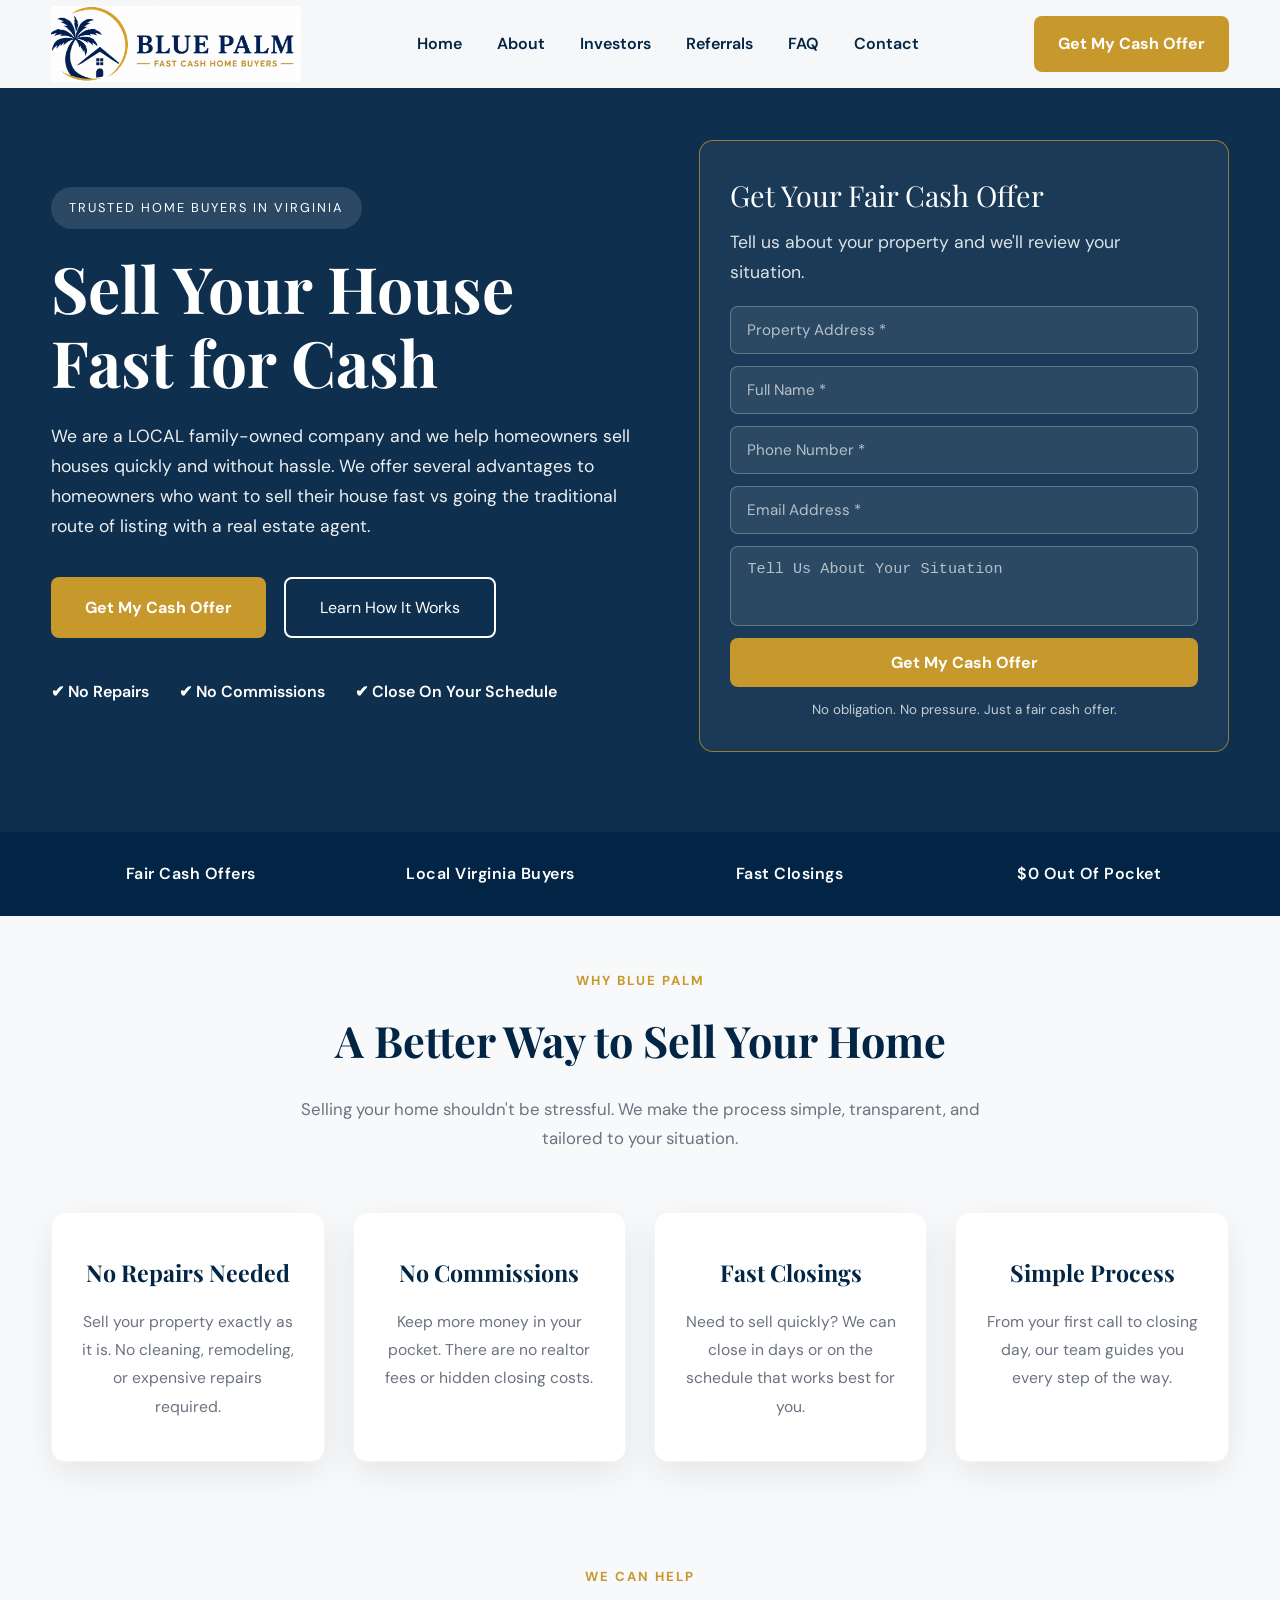
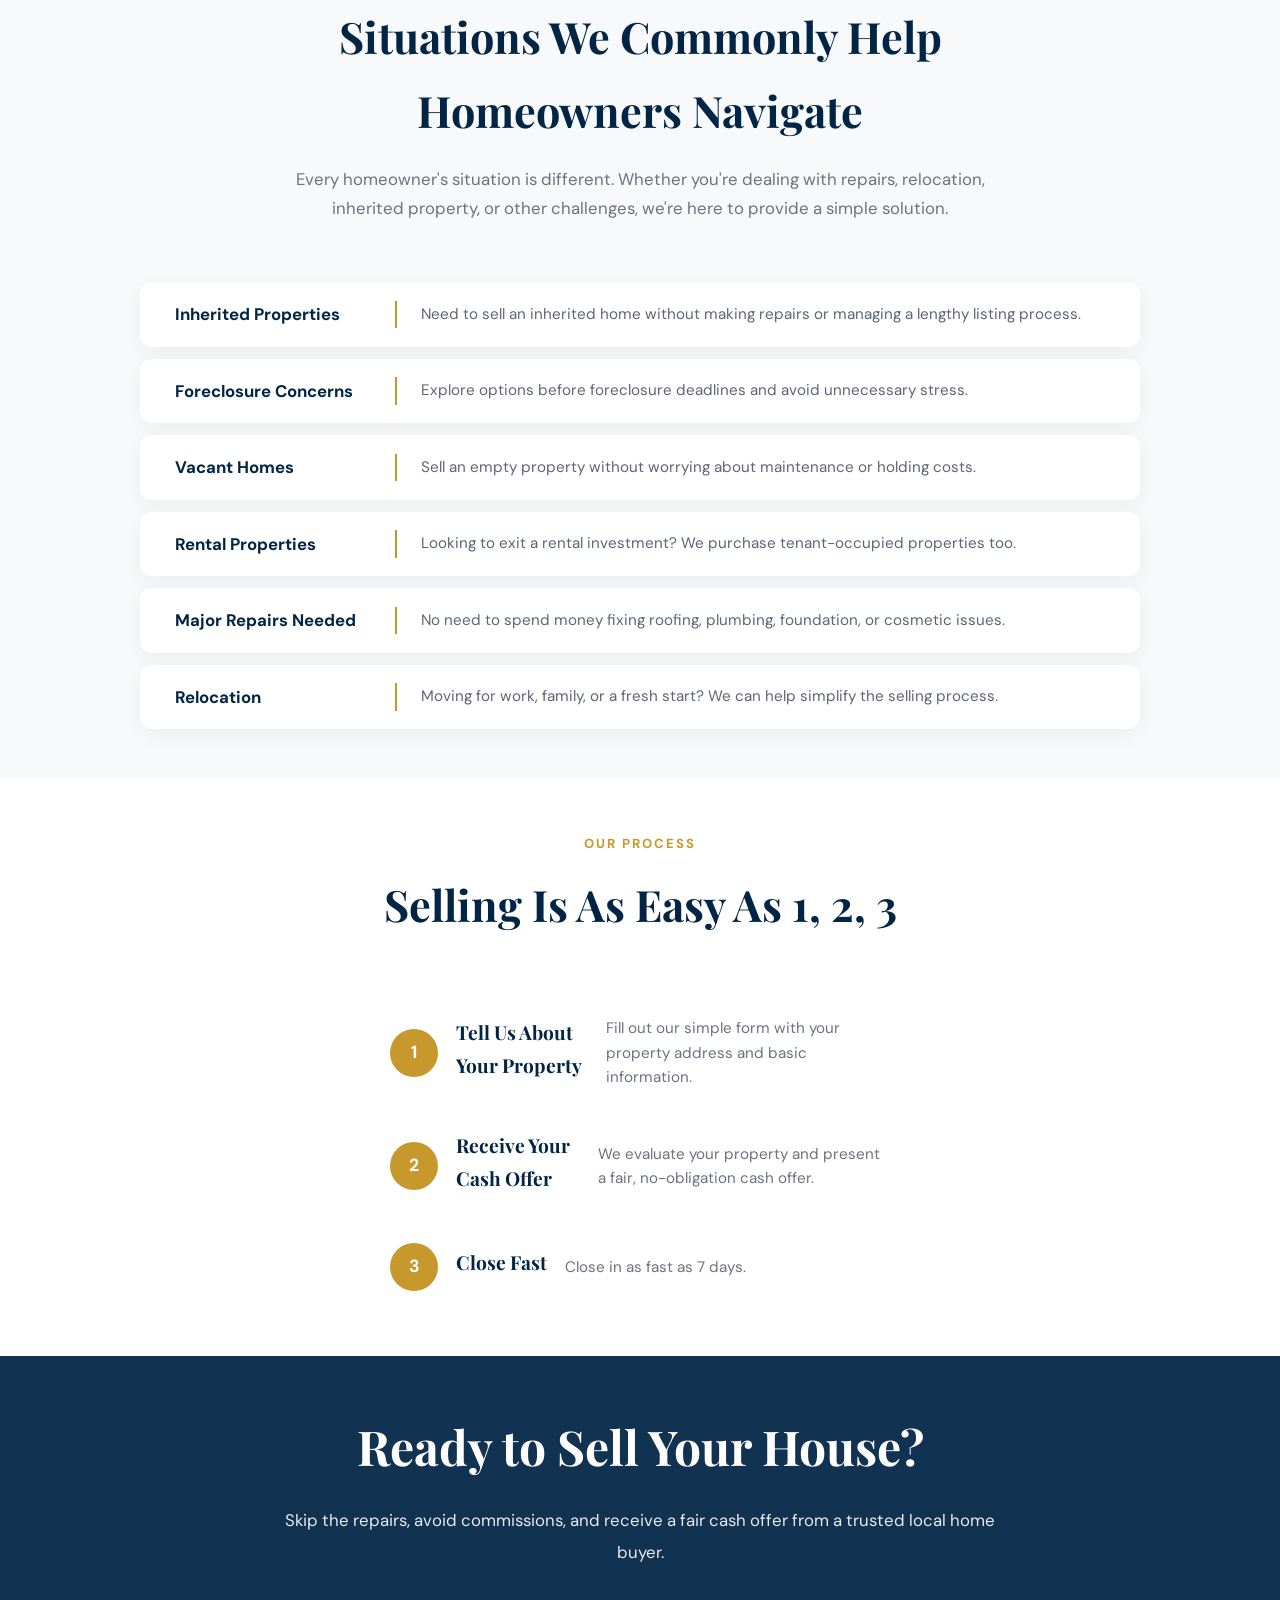
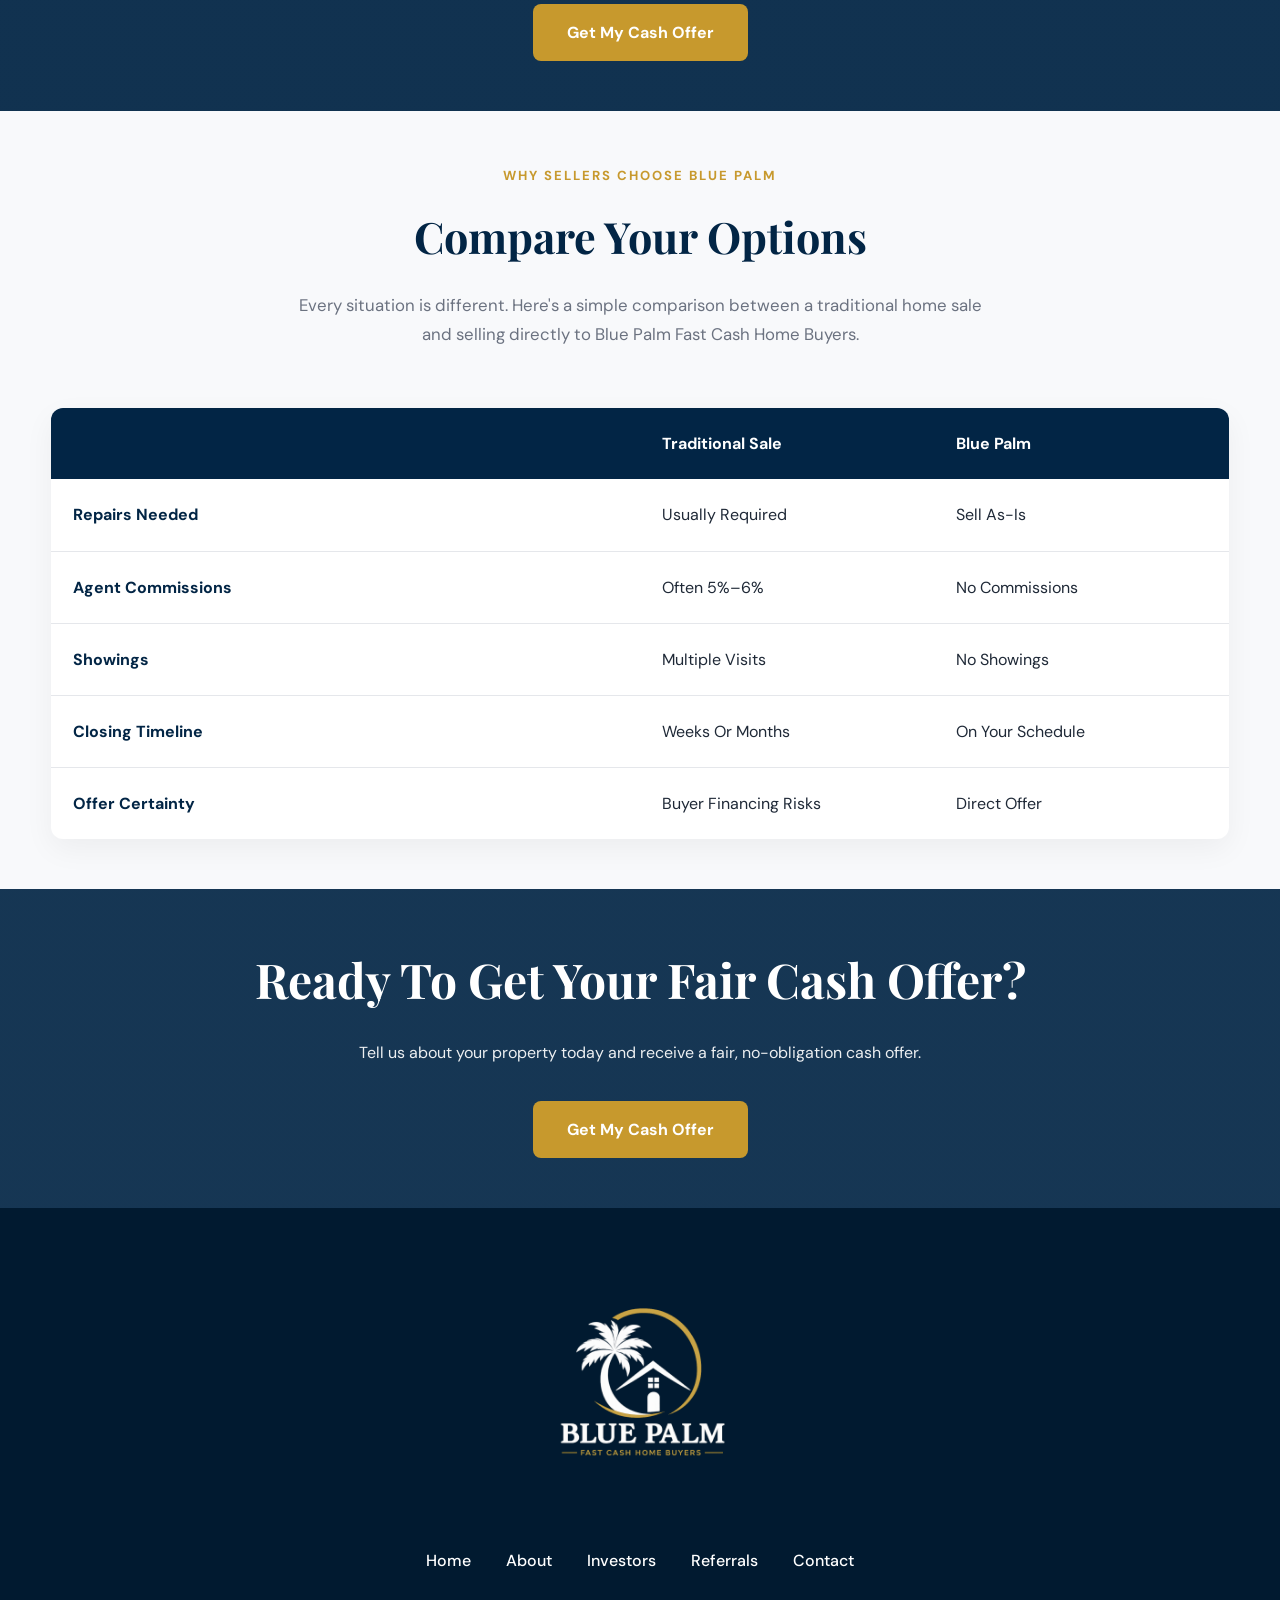
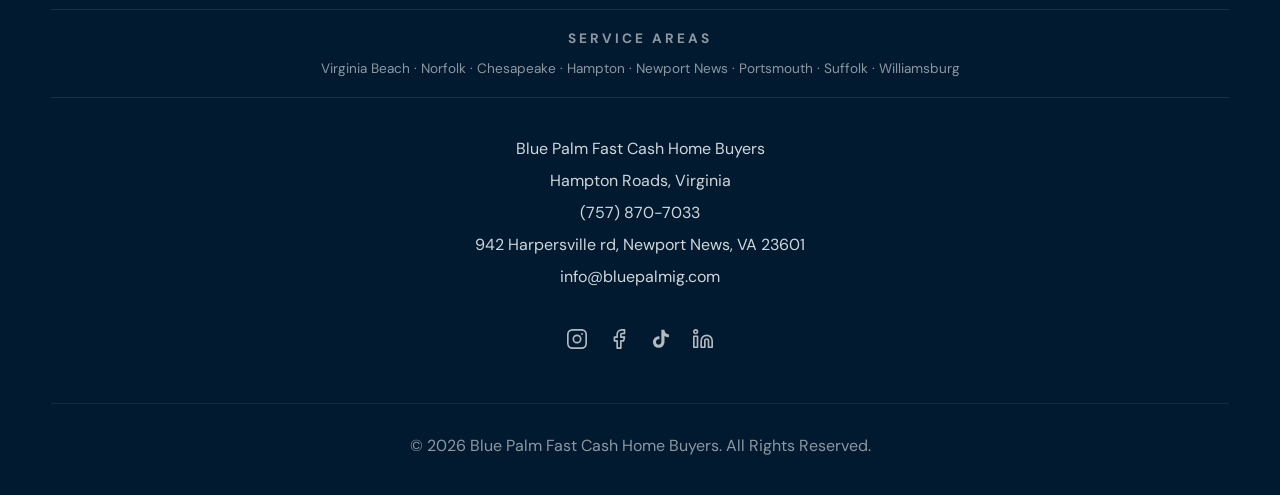
==== commit 798a8866: "widget ai" ====
--- a/index.html
+++ b/index.html
@@ -6,11 +6,11 @@
     <meta charset="UTF-8">
     <meta name="viewport" content="width=device-width, initial-scale=1.0">
 
-    <title>Blue Palm Investment Group | Sell Your House Fast in Virginia</title>
+    <title>Blue Palm Fast Cash Home Buyers | Sell Your House Fast in Virginia</title>
     
 
     <meta name="description"
-        content="Sell your house fast in Virginia. No repairs, no commissions, no hidden fees. Receive a fair cash offer from Blue Palm Investment Group.">
+        content="Sell your house fast in Virginia. No repairs, no commissions, no hidden fees. Receive a fair cash offer from Blue Palm Fast Cash Home Buyers.">
 
     <link rel="preconnect" href="https://fonts.googleapis.com">
     <link rel="preconnect" href="https://fonts.gstatic.com" crossorigin>
@@ -52,7 +52,7 @@
 
                 <a href="index.html" class="logo">
 
-                    <img src="images/logo.jpg" alt="Blue Palm Investment Group" width="250" height="83">
+                    <img src="images/logov2-bpfchb.png" alt="Blue Palm Fast Cash Home Buyers" width="250" height="83">
 
                 </a>
 
@@ -671,7 +671,7 @@
 
                         <p>
 
-                            Every situation is different. Here's a simple comparison between a traditional home sale and selling directly to Blue Palm Investment Group.
+                            Every situation is different. Here's a simple comparison between a traditional home sale and selling directly to Blue Palm Fast Cash Home Buyers.
 
                         </p>
 
@@ -997,17 +997,17 @@
 
 
         
+
         <!-- FOOTER -->
 
-        <!-- FOOTER -->
-
         <footer class="footer">
 
             <div class="container">
 
                 <div class="footer-logo">
 
-                    <img src="images/logobp.png" alt="Blue Palm Investment Group" width="260" height="173">
+                    <img src="images/logohb.png" alt="Blue Palm Fast Cash Home Buyers" width="350" height="auto"
+>
 
                 </div>
 
@@ -1031,9 +1031,10 @@
 
                 <div class="footer-contact">
 
-                    <p>Blue Palm Investment Group</p>
+                    <p>Blue Palm Fast Cash Home Buyers</p>
                     <p>Hampton Roads, Virginia</p>
                     <p>(757) 870-7033</p>
+                    <p>942 Harpersville rd, Newport News, VA 23601</p>
                     <p>info@bluepalmig.com</p>
 
                 </div>
@@ -1076,7 +1077,7 @@
 
                 <div class="footer-copy">
 
-                    © 2026 Blue Palm Investment Group.
+                    © 2026 Blue Palm Fast Cash Home Buyers.
                     All Rights Reserved.
 
                 </div>
@@ -1087,10 +1088,15 @@
 
         </footer>
 
-
-
         <script src="js/main.js"></script>
 
+        <contactship-widget
+            organization_id="39f421f5-d72b-430a-bde9-615240cfcca0"
+            agent_id="793aa33a-257f-48ef-9d6f-b3704fed7693"
+            config='{"companyLogo":"https://cs-test.nohaxito.xyz/1786025454069-image-removebg-preview.png","companyName":"Blue Palm","logoPosition":"left","forceDarkMode":false,"assistantName":"Blue Palm Assistant","assistantImage":"https://cs-test.nohaxito.xyz/1786025453899-image-removebg-preview.png","assistantImageRound":"square","triggerIcon":"default","triggerIconColor":"#03315b","triggerColor":"#FFFFFF","phoneNumber":"+17578707033","email":"info@bluepalmig.com","components":[{"data":{"fields":[{"type":"name","label":"Full Name"},{"type":"email","label":"Email"}]},"type":"form"}],"language":"en","maxCallDuration":600,"status":"online"}'>
+        </contactship-widget>
+        <script src="https://contactship-widget.onrender.com/widget.js"></script>
+
     </body>
 
-</html>
+</html>
--- a/css/style.css
+++ b/css/style.css
@@ -1044,7 +1044,7 @@
 
 .footer-logo img{
 
-    width:260px;
+    width:350px;
 
 }
 
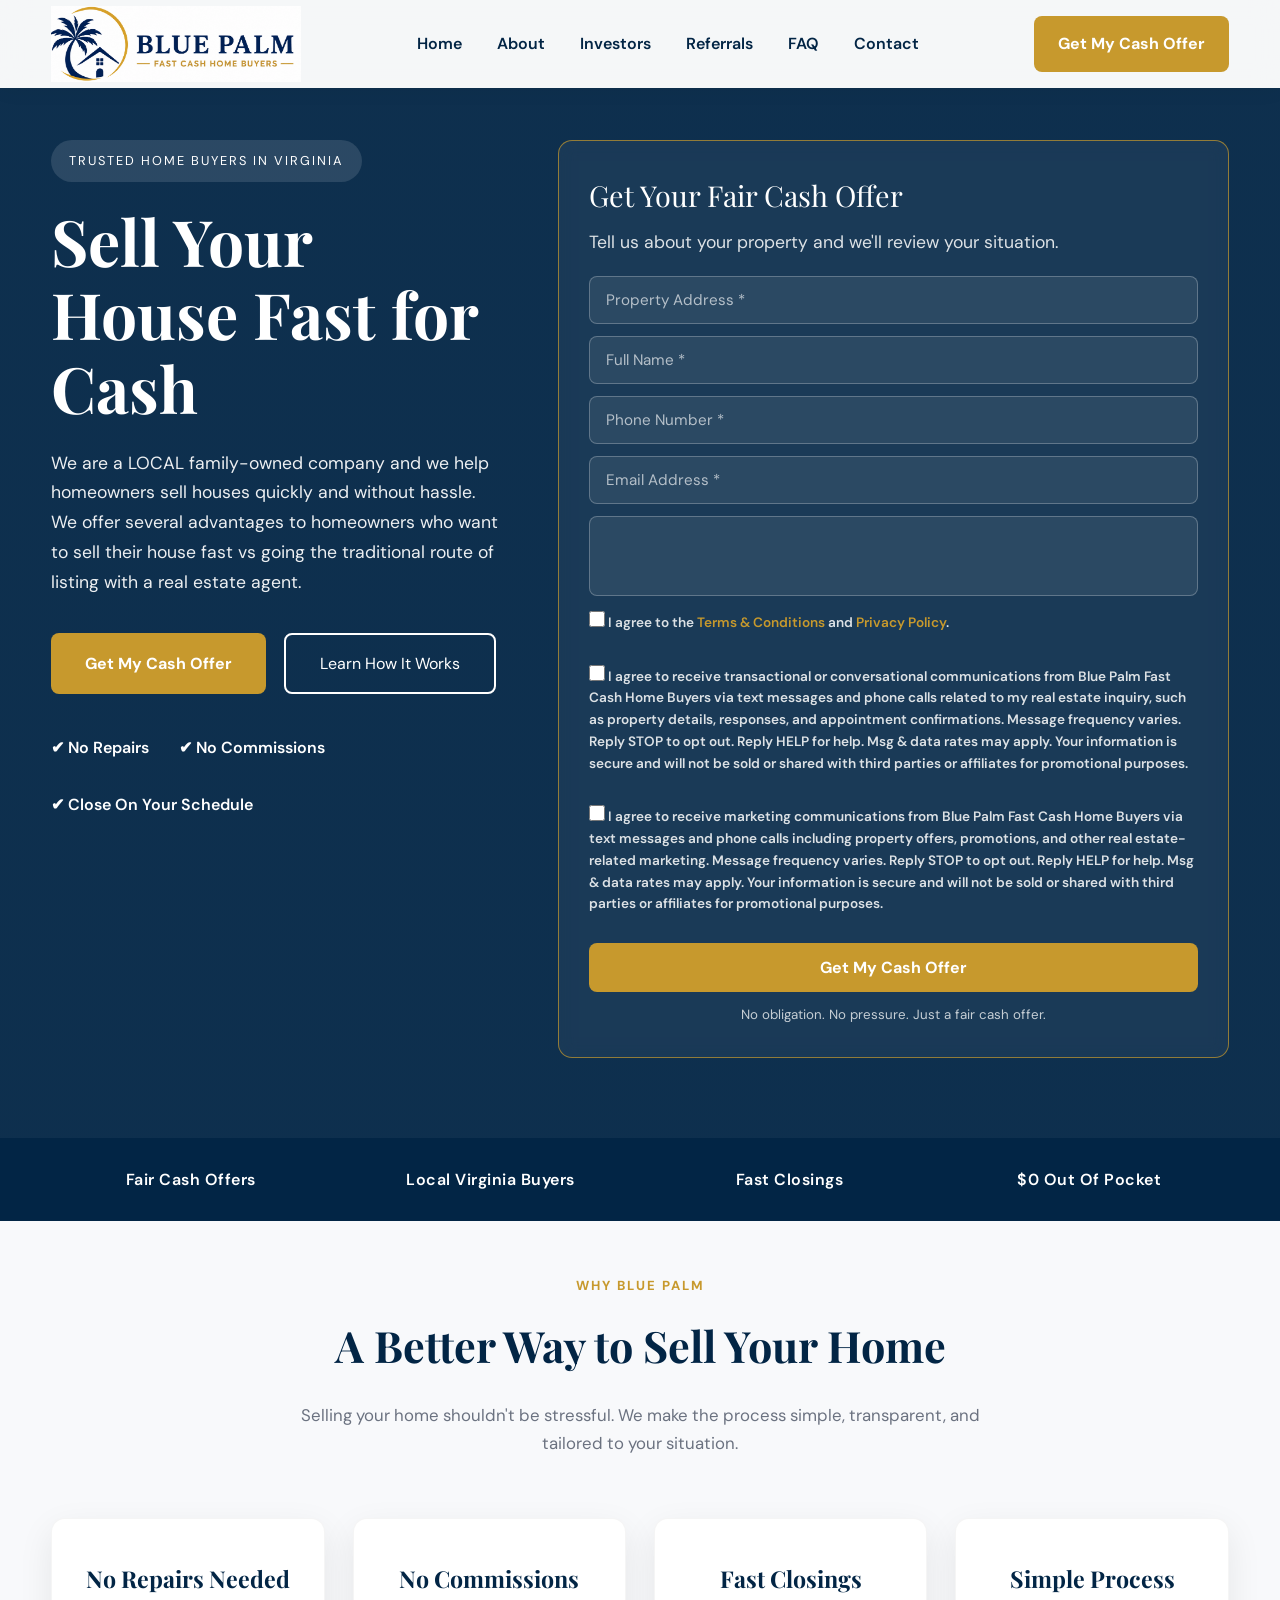
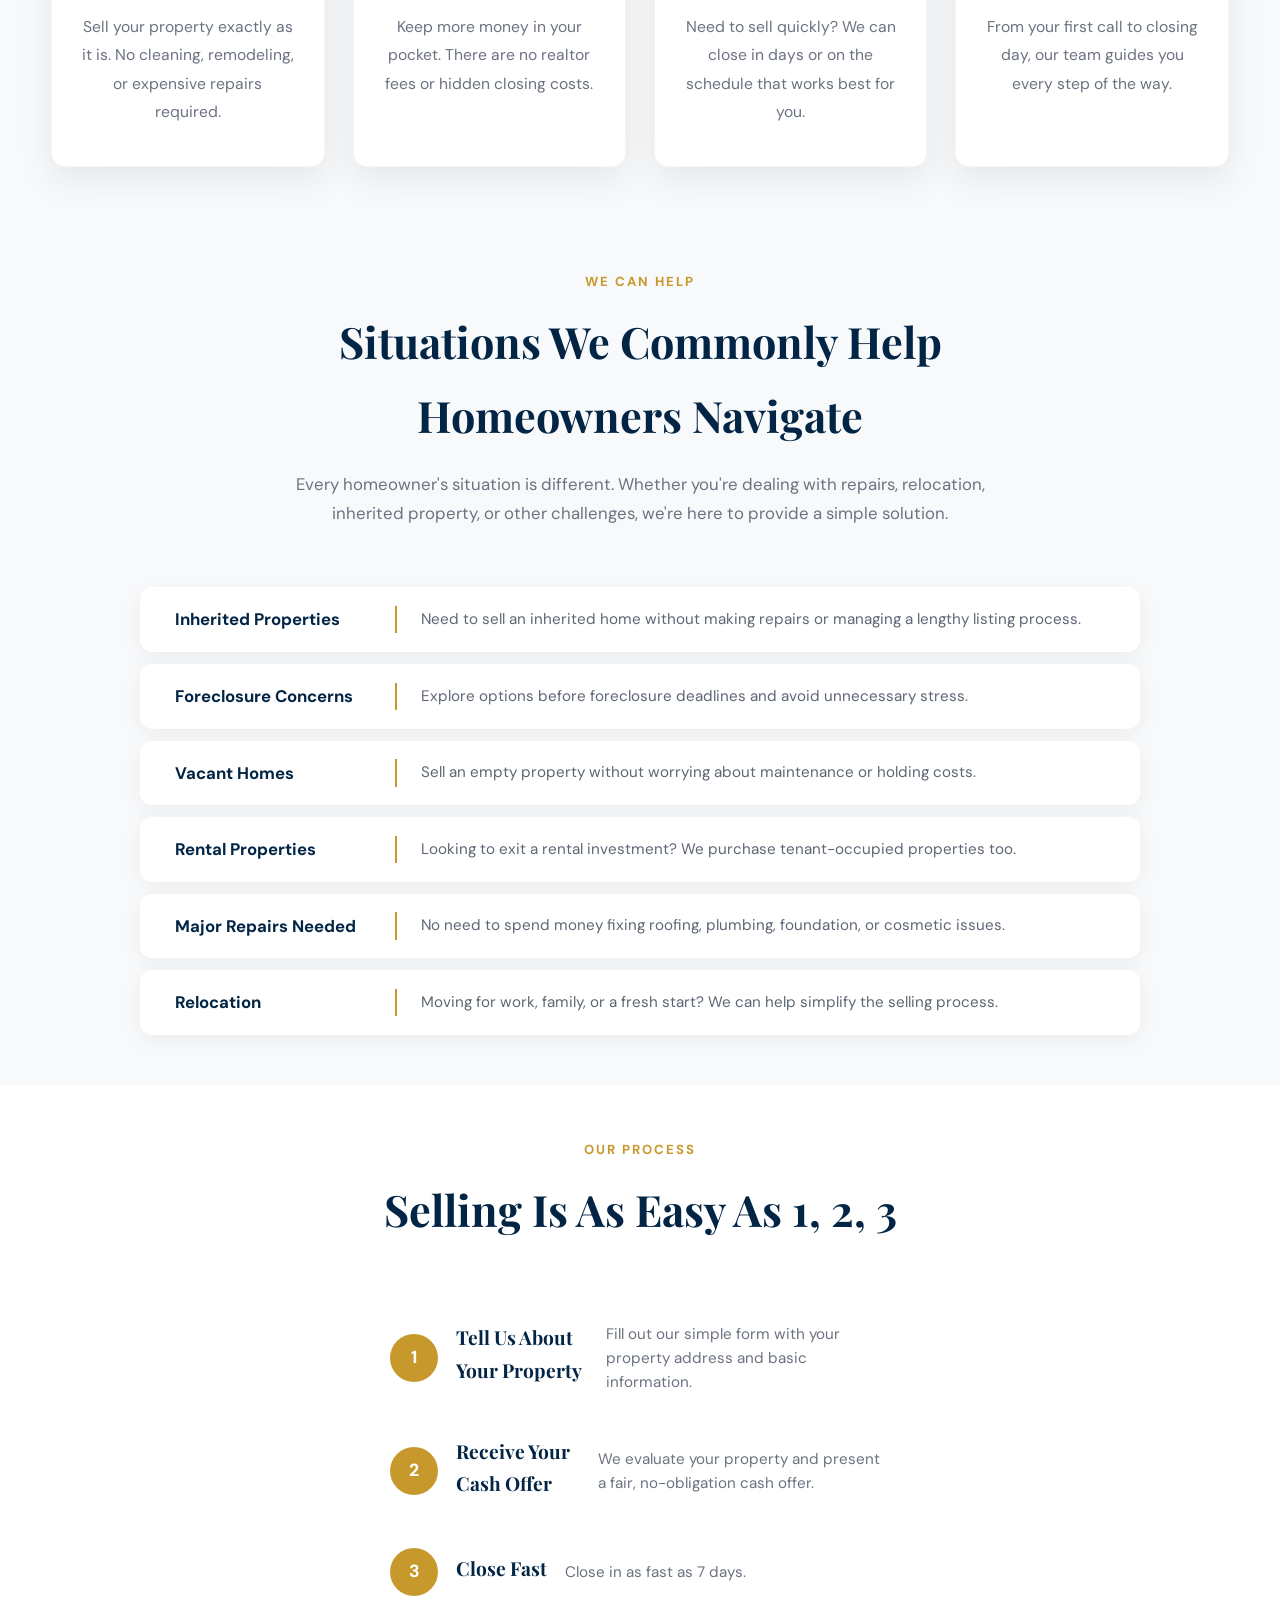
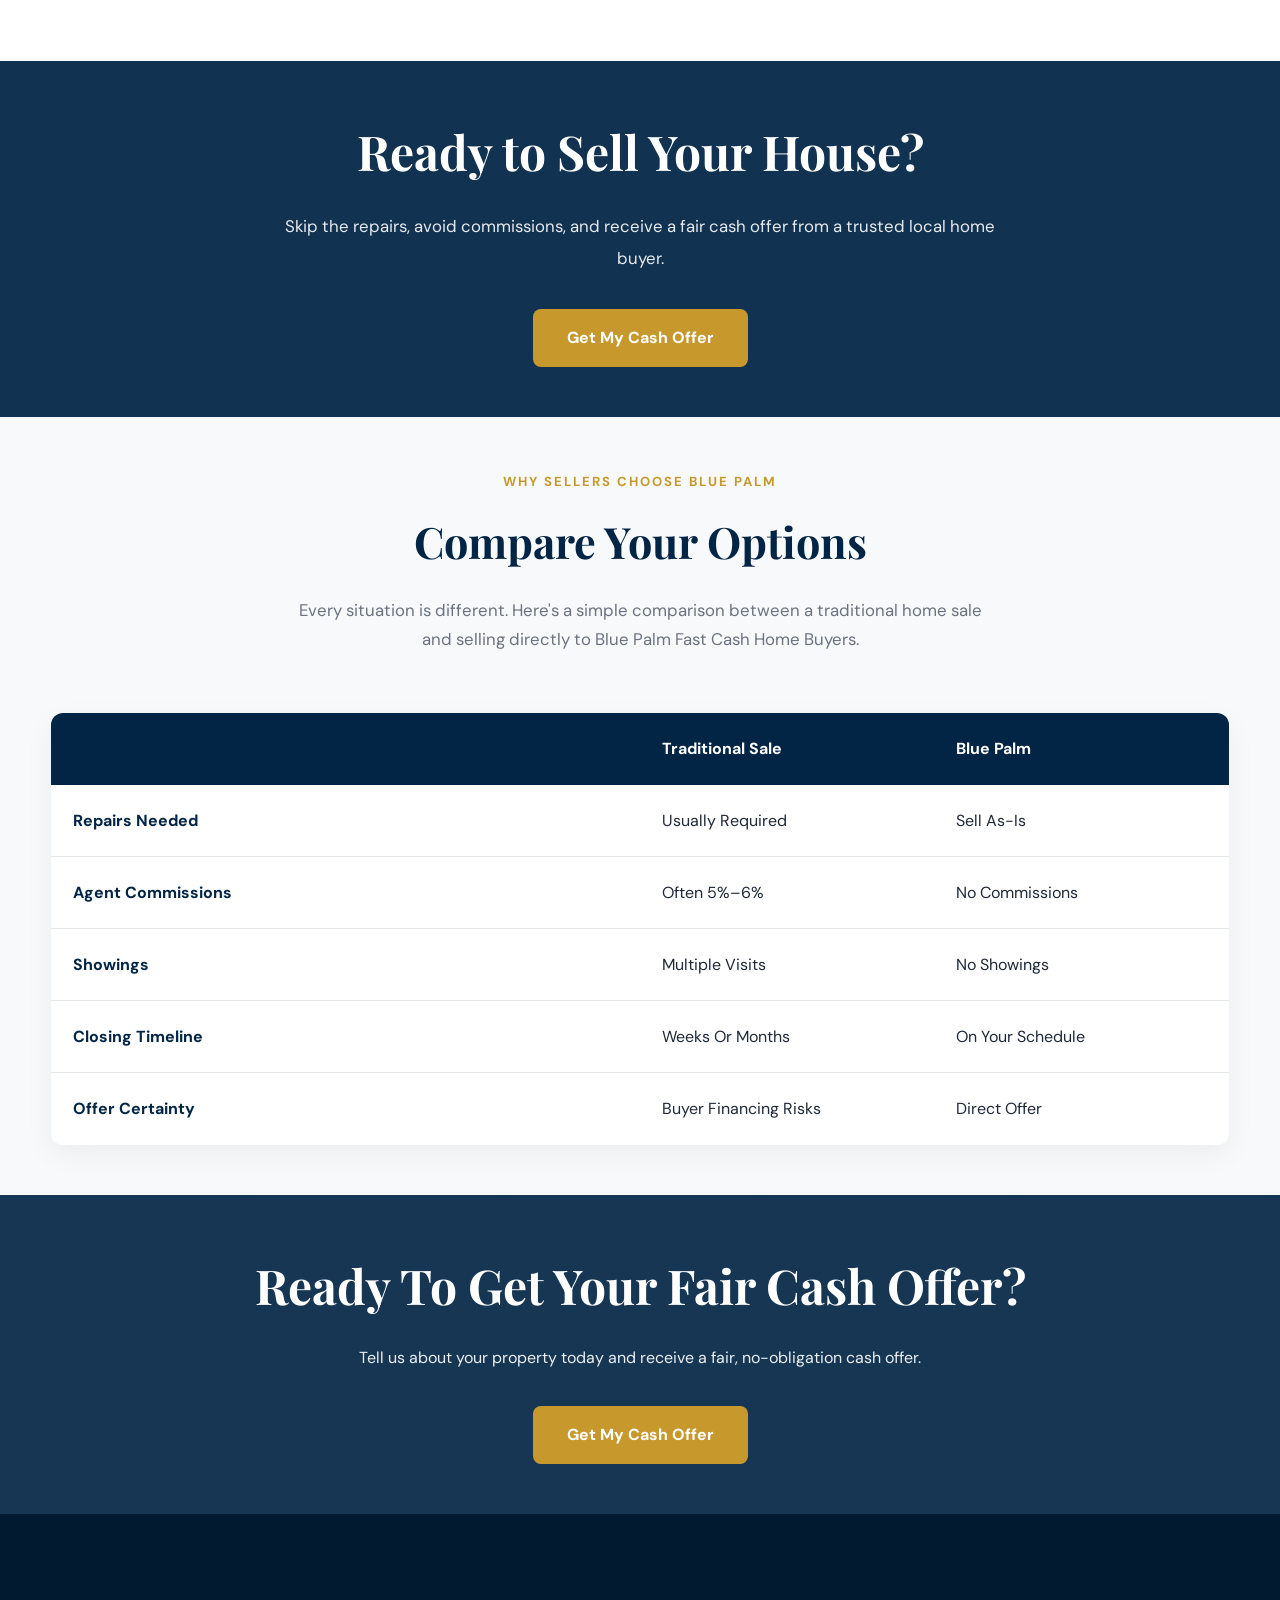
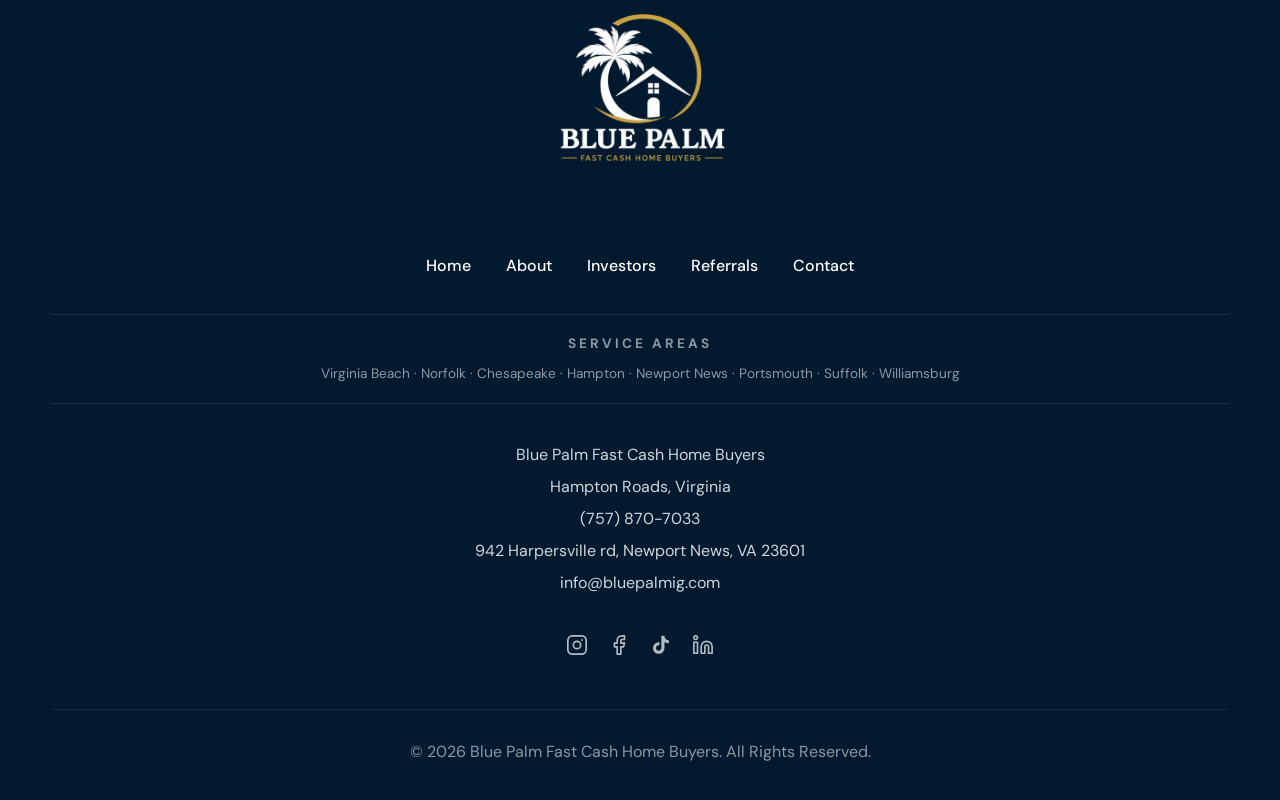
==== commit 2d495db3: "update" ====
--- a/index.html
+++ b/index.html
@@ -206,7 +206,37 @@
 
                         <textarea
                             name="situation"
-                            placeholder="Tell Us About Your Situation"></textarea>
+                            placeholder="Tell Us About Your Situation">
+                        </textarea>
+
+                        <div class="bp-group">
+
+                            <label class="checkbox-label">
+                                <input type="checkbox" name="terms" required>
+                                I agree to the <a href="#" style="color:#c7992d;">Terms & Conditions</a> and <a href="#" style="color:#c7992d;">Privacy Policy</a>.
+                            </label>
+
+                        </div>
+
+                        <div class="bp-group">
+
+                            <label class="checkbox-label">
+                                <input type="checkbox" name="sms_transactional" required>
+                                I agree to receive transactional or conversational communications from Blue Palm Fast Cash Home Buyers via text messages and phone calls related to my real estate inquiry, such as property details, responses, and appointment confirmations. Message frequency varies. Reply STOP to opt out. Reply HELP for help. Msg & data rates may apply. Your information is secure and will not be sold or shared with third parties or affiliates for promotional purposes.
+                            </label>
+
+                        </div>
+
+                        <div class="bp-group">
+
+                            <label class="checkbox-label">
+                                <input type="checkbox" name="sms_marketing" required>
+                                I agree to receive marketing communications from Blue Palm Fast Cash Home Buyers via text messages and phone calls including property offers, promotions, and other real estate-related marketing. Message frequency varies. Reply STOP to opt out. Reply HELP for help. Msg & data rates may apply. Your information is secure and will not be sold or shared with third parties or affiliates for promotional purposes.
+                            </label>
+
+                        </div>
+
+
 
                         <button type="submit">
 
@@ -271,7 +301,7 @@
 
             
             <!-- WHY CHOOSE US - INDEX -->
-           
+
 
             <section class="why-us">
 
@@ -488,7 +518,6 @@
 
 
 
-           
             <!-- HOW IT WORKS - INDEX -->
             
 
@@ -1088,15 +1117,9 @@
 
         </footer>
 
+
         <script src="js/main.js"></script>
 
-        <contactship-widget
-            organization_id="39f421f5-d72b-430a-bde9-615240cfcca0"
-            agent_id="793aa33a-257f-48ef-9d6f-b3704fed7693"
-            config='{"companyLogo":"https://cs-test.nohaxito.xyz/1786025454069-image-removebg-preview.png","companyName":"Blue Palm","logoPosition":"left","forceDarkMode":false,"assistantName":"Blue Palm Assistant","assistantImage":"https://cs-test.nohaxito.xyz/1786025453899-image-removebg-preview.png","assistantImageRound":"square","triggerIcon":"default","triggerIconColor":"#03315b","triggerColor":"#FFFFFF","phoneNumber":"+17578707033","email":"info@bluepalmig.com","components":[{"data":{"fields":[{"type":"name","label":"Full Name"},{"type":"email","label":"Email"}]},"type":"form"}],"language":"en","maxCallDuration":600,"status":"online"}'>
-        </contactship-widget>
-        <script src="https://contactship-widget.onrender.com/widget.js"></script>
-
     </body>
 
-</html>+</html>
--- a/css/style.css
+++ b/css/style.css
@@ -78,6 +78,49 @@
 
 
 /* GLOBAL */
+/* Checkbox base: azul (para formularios de fondo claro: contacto, referrals, etc.) */
+
+.checkbox-label{
+
+    display:flex;
+
+    align-items:flex-start;
+
+    gap:10px;
+
+    font-size:.85rem;
+
+    color:var(--primary);
+
+    line-height:1.6;
+
+    font-weight:400;
+
+    cursor:pointer;
+
+}
+
+.checkbox-label input[type="checkbox"]{
+
+    width:16px;
+
+    height:16px;
+
+    min-width:16px;
+
+    margin-top:3px;
+
+    cursor:pointer;
+
+    accent-color:var(--gold);
+
+}
+
+.bp-group:has(.checkbox-label){
+
+    margin-bottom:8px;
+
+}
 
 .container{
 
@@ -339,11 +382,11 @@
 
     display:grid;
 
-    grid-template-columns:1.0fr .9fr;
+    grid-template-columns:.8fr 1.2fr;
 
     gap:60px;
 
-    align-items:center;
+    align-items:start;
 
 }
 
@@ -550,6 +593,20 @@
     margin-top:12px;
 
     color:rgba(255,255,255,.75);
+
+}
+
+/* HERO CARD - Checkbox override (solo para el form del index, fondo oscuro) */
+
+.hero-card .checkbox-label{
+
+    color:rgba(255,255,255,.85);
+
+}
+
+.hero-card .checkbox-label input[type="checkbox"]{
+
+    accent-color:var(--gold);
 
 }
 
@@ -2086,10 +2143,6 @@
 
 /* Hero */
 
-/* REFERRALS */
-
-/* Hero */
-
 .referrals-hero{
 
     padding:140px 0 80px;
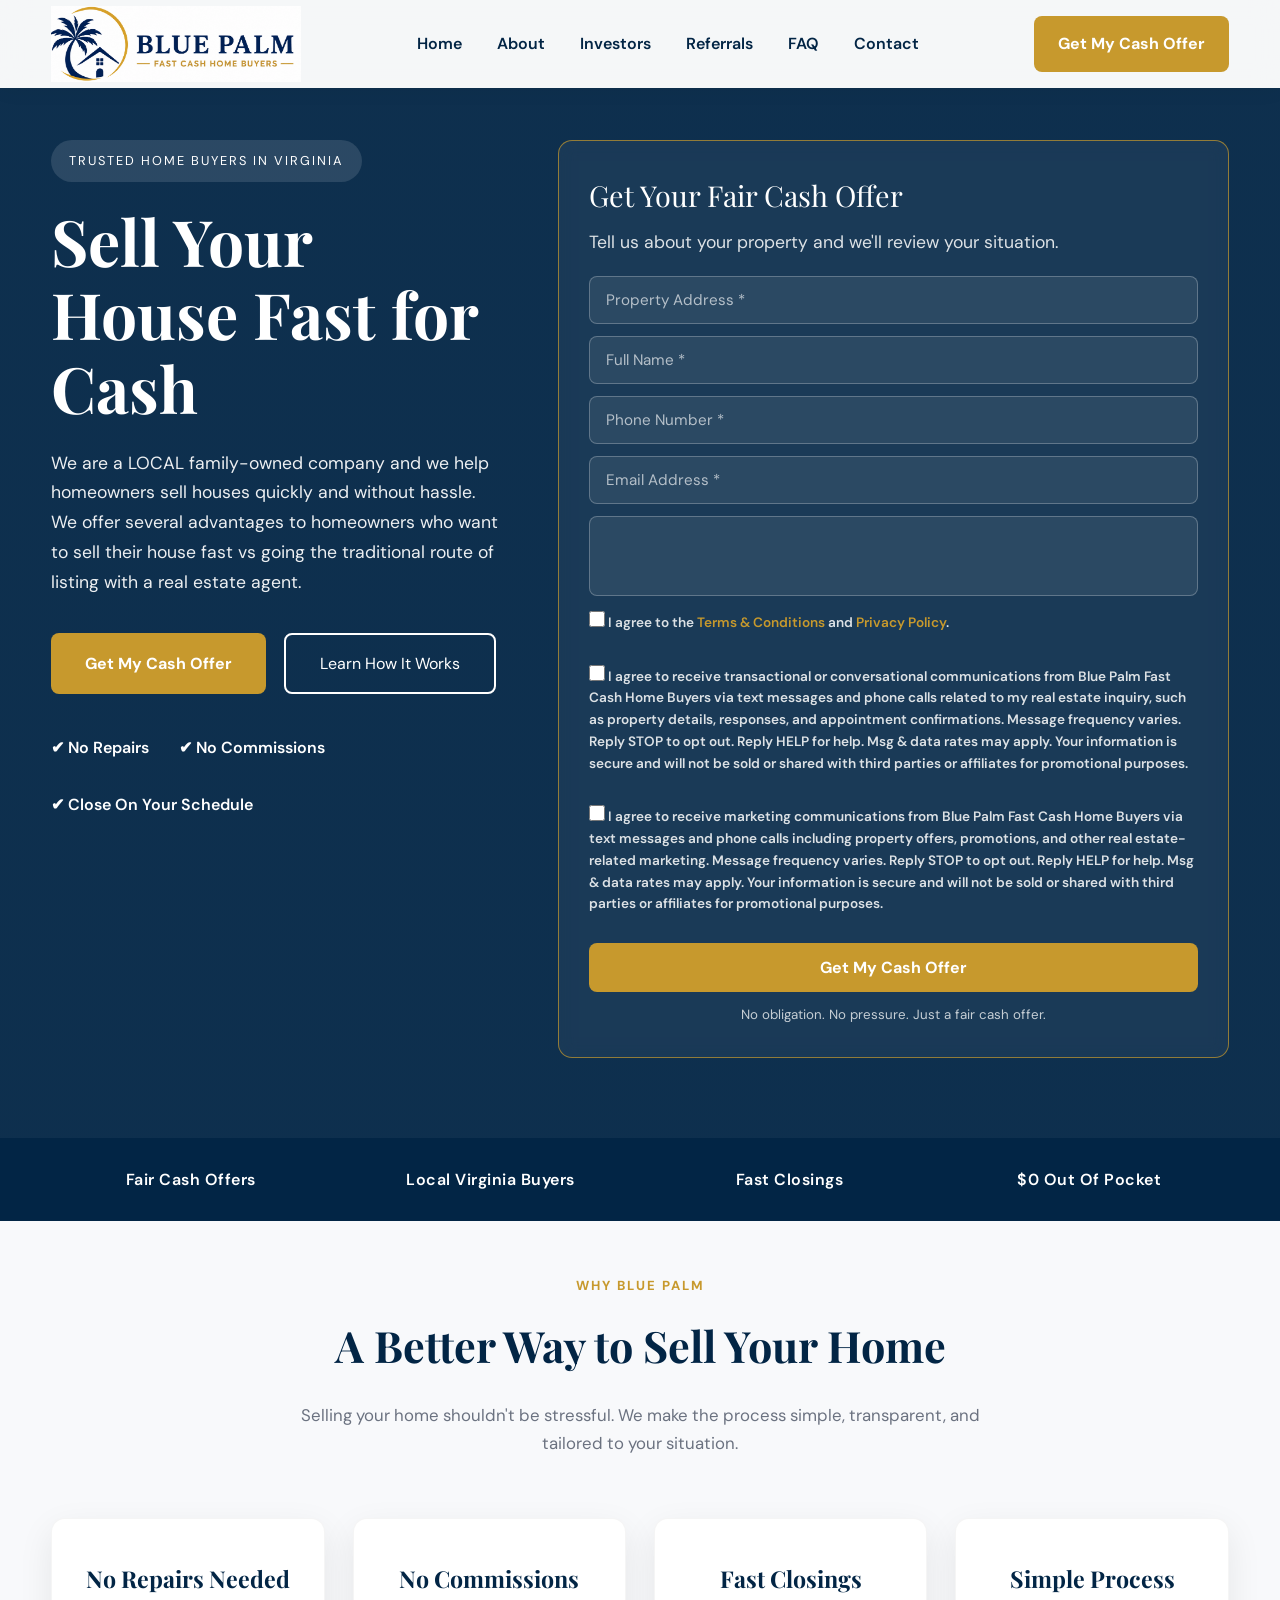
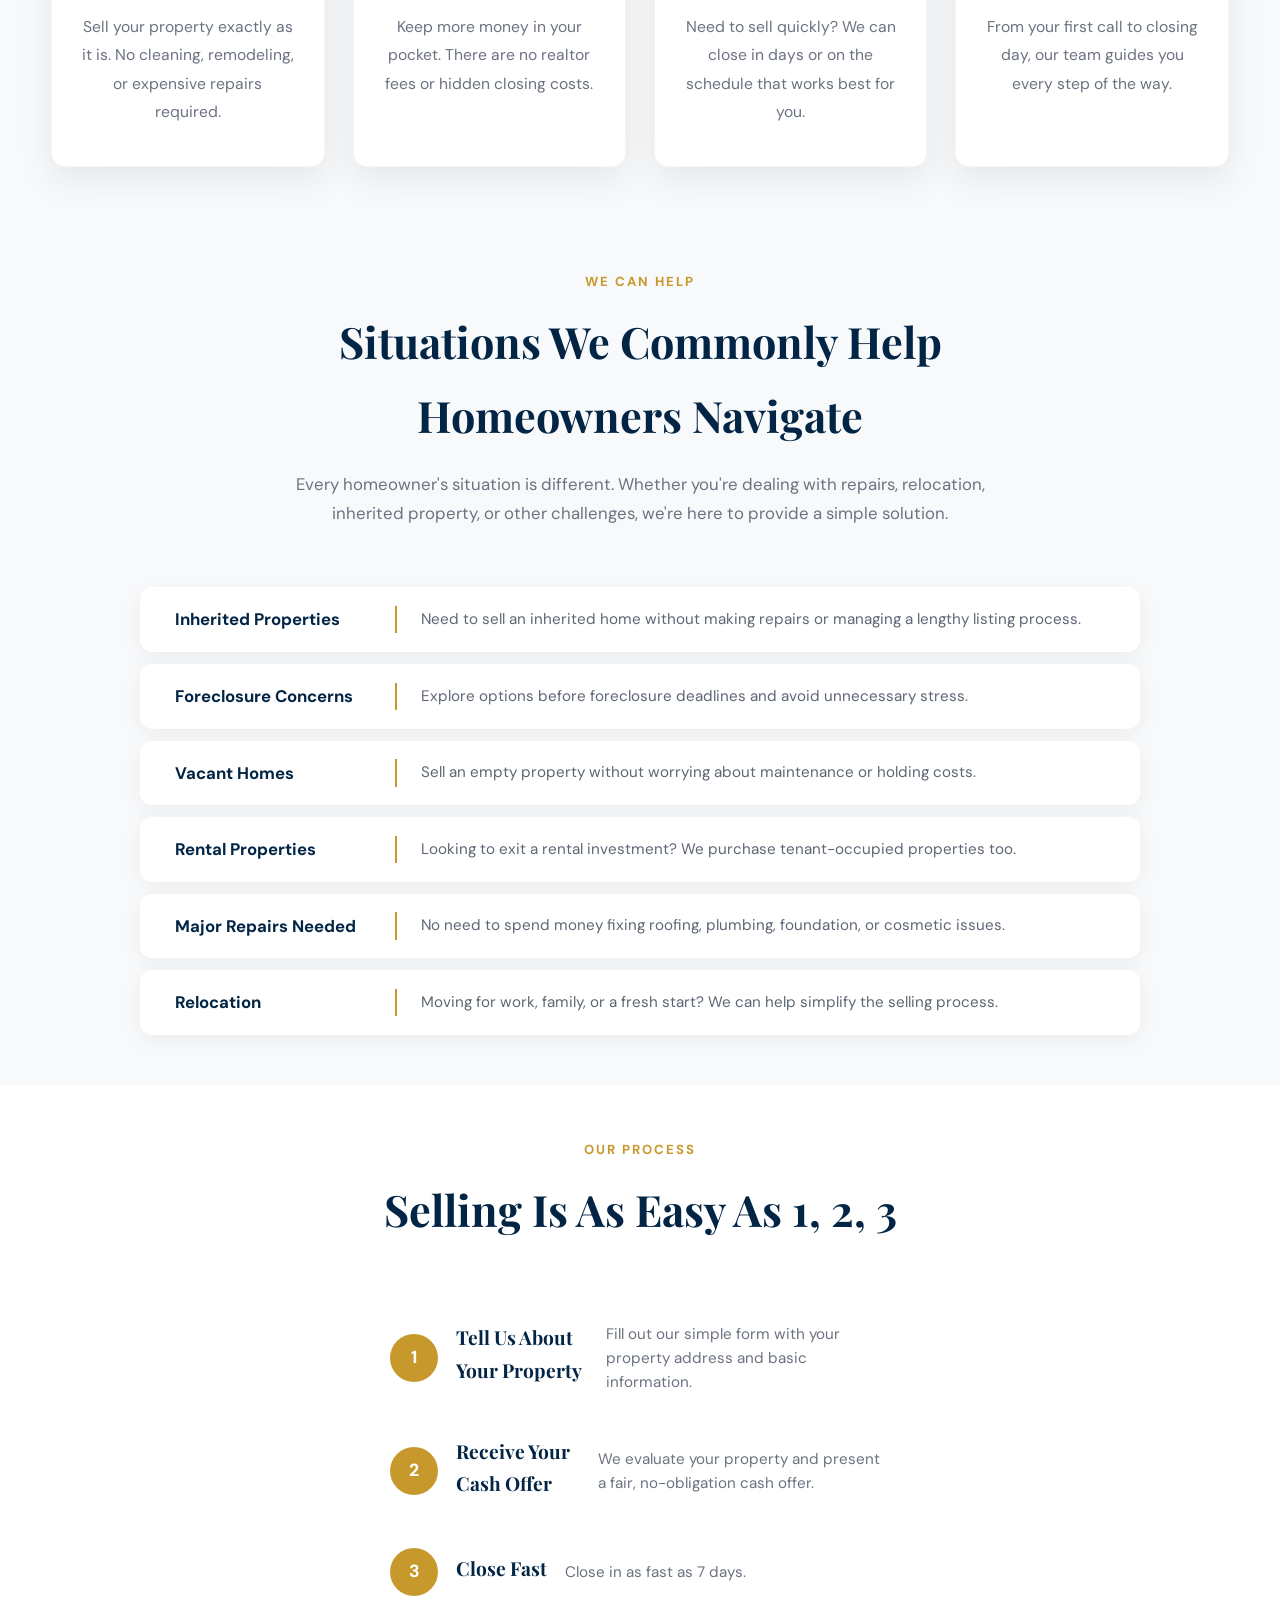
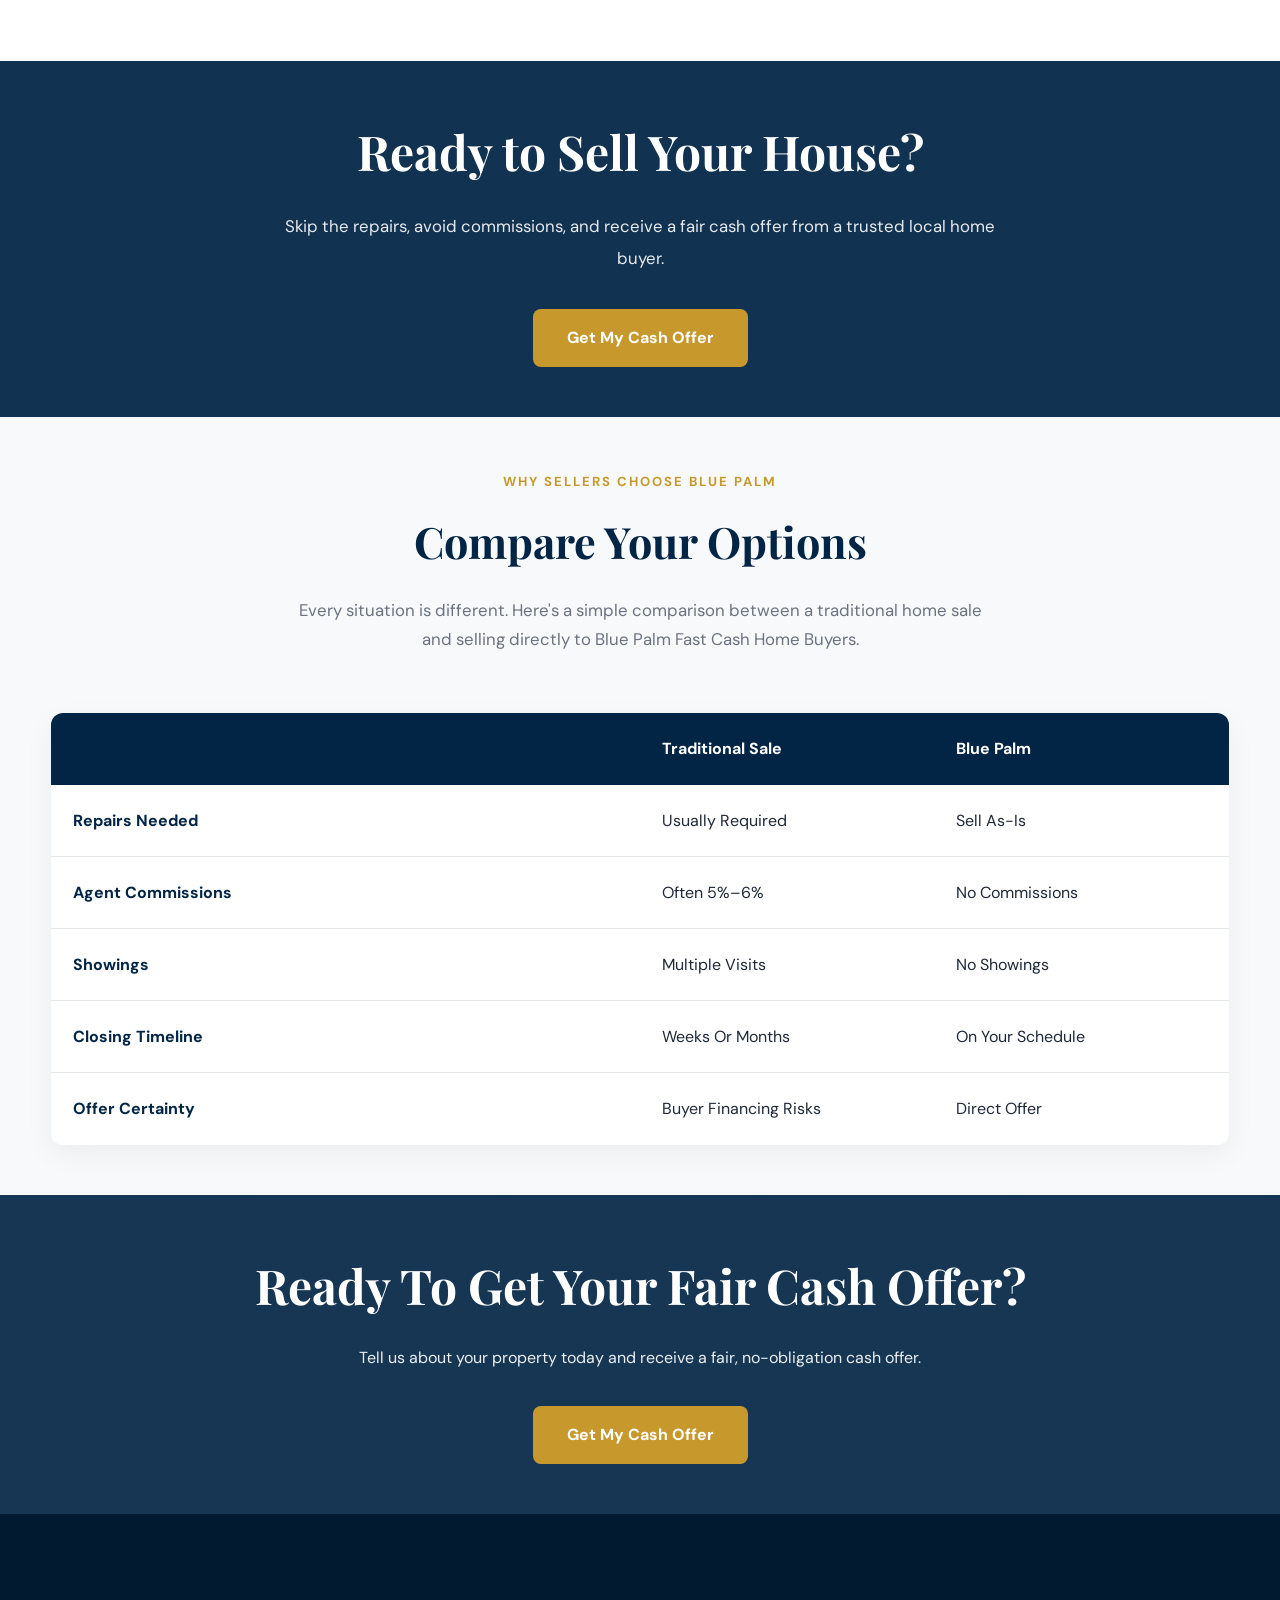
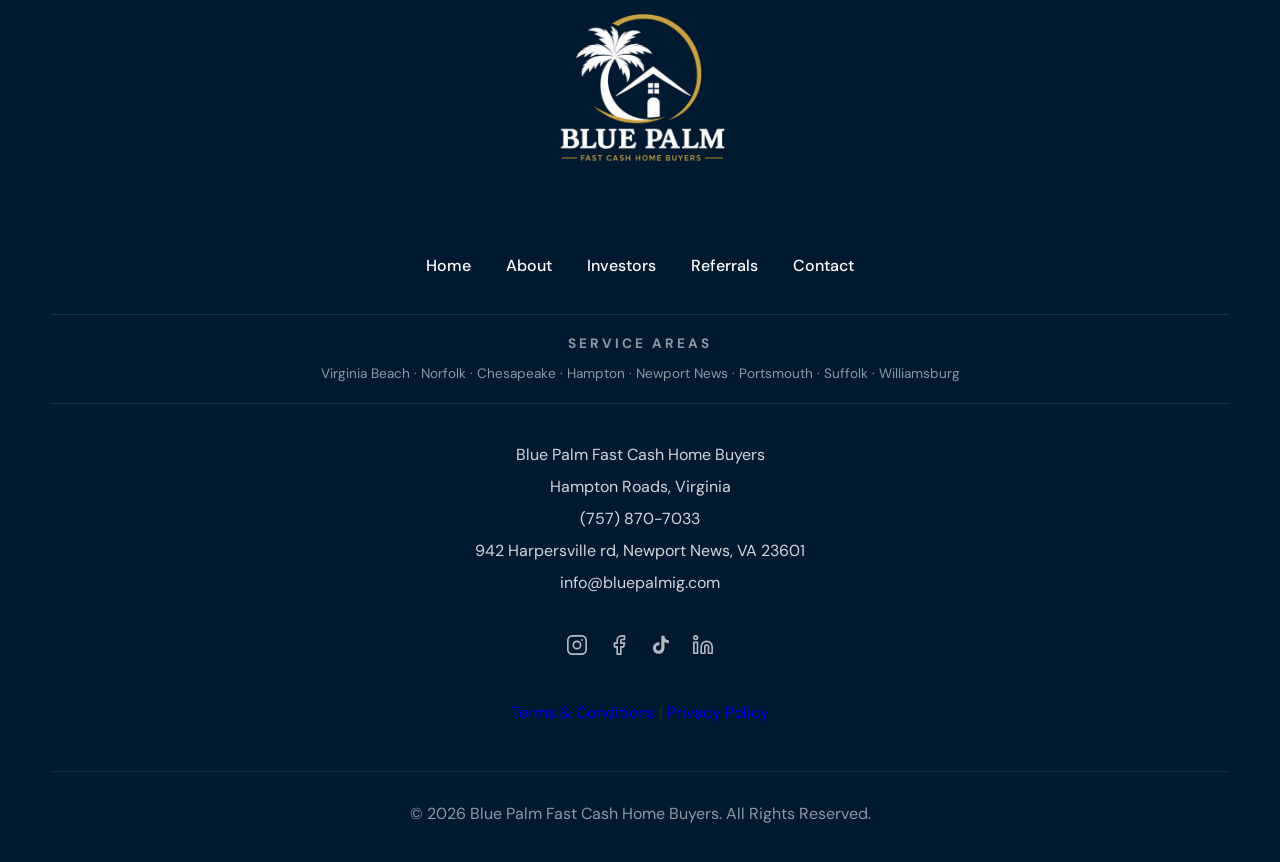
==== commit 5e43ef07: "update" ====
--- a/index.html
+++ b/index.html
@@ -213,7 +213,7 @@
 
                             <label class="checkbox-label">
                                 <input type="checkbox" name="terms" required>
-                                I agree to the <a href="#" style="color:#c7992d;">Terms & Conditions</a> and <a href="#" style="color:#c7992d;">Privacy Policy</a>.
+                                I agree to the <a href="terms.html" target="_blank" rel="noopener" style="color:#c7992d;">Terms & Conditions</a> and <a href="privacy-policy.html" target="_blank" rel="noopener" style="color:#c7992d;">Privacy Policy</a>.
                             </label>
 
                         </div>
@@ -230,7 +230,7 @@
                         <div class="bp-group">
 
                             <label class="checkbox-label">
-                                <input type="checkbox" name="sms_marketing" required>
+                                <input type="checkbox" name="sms_marketing">
                                 I agree to receive marketing communications from Blue Palm Fast Cash Home Buyers via text messages and phone calls including property offers, promotions, and other real estate-related marketing. Message frequency varies. Reply STOP to opt out. Reply HELP for help. Msg & data rates may apply. Your information is secure and will not be sold or shared with third parties or affiliates for promotional purposes.
                             </label>
 
@@ -1104,6 +1104,14 @@
 
                 </div>
 
+                <div class="footer-legal">
+
+                    <a href="terms.html">Terms & Conditions</a>
+                    <span>|</span>
+                    <a href="privacy-policy.html">Privacy Policy</a>
+
+                </div>
+
                 <div class="footer-copy">
 
                     © 2026 Blue Palm Fast Cash Home Buyers.
